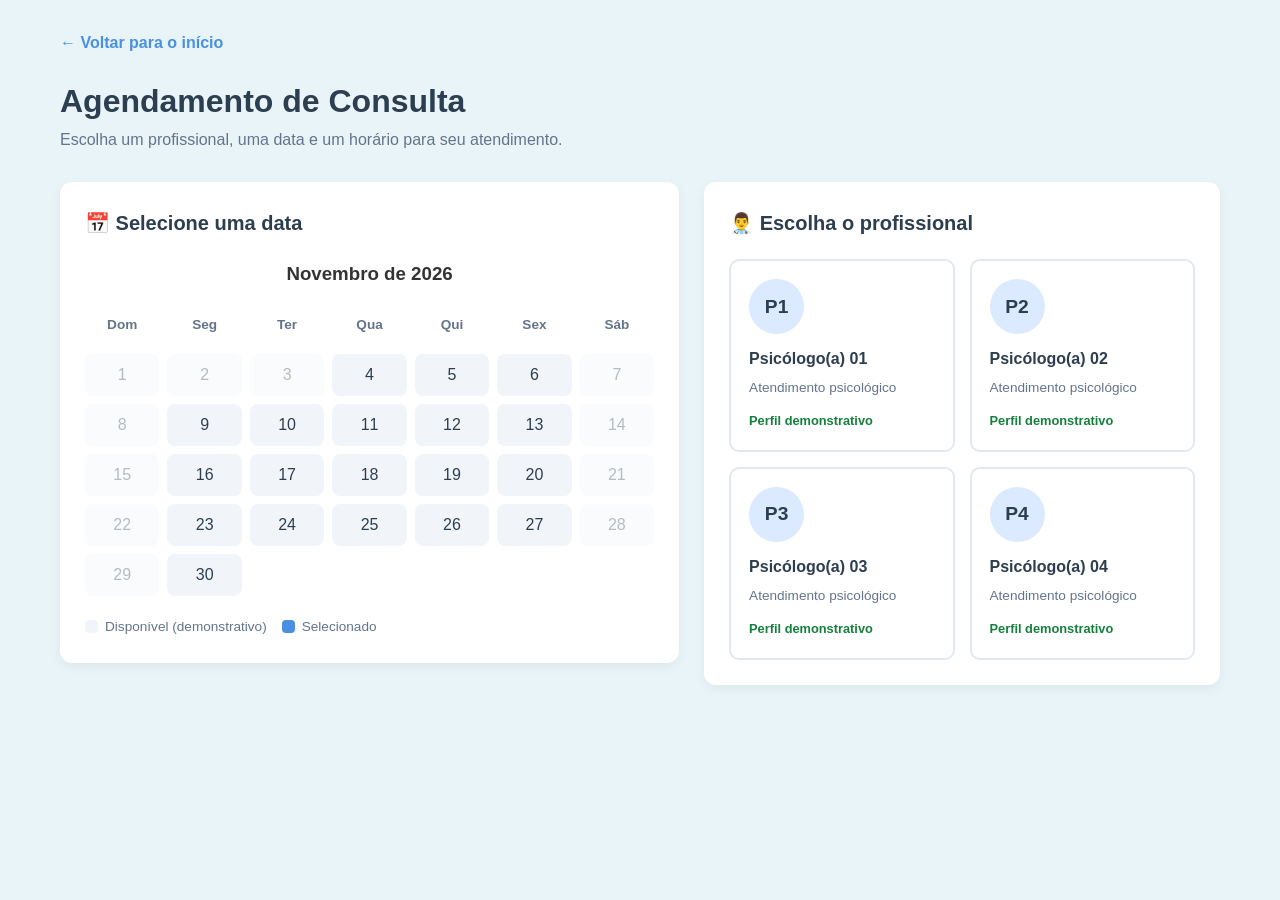
==== pages/agendamento.html @ 028ef4f6 "Create agendamento.html" ====
<!DOCTYPE html>
<html lang="pt-BR">

<head>
    <meta charset="UTF-8">
    <meta name="viewport" content="width=device-width, initial-scale=1.0">

    <title>Agendamento | PsiCloud</title>

    <!-- CSS Global -->
    <link rel="stylesheet" href="../css/style.css">

    <!-- CSS específico da página -->
    <style>

        /* CONFIGURAÇÕES GERAIS */

        body {
            background-color: var(--cor-fundo);
        }

        .agendamento-container {
            max-width: 1200px;
            margin: 0 auto;
            padding: 30px 20px;
        }

        .pagina-header {
            margin-bottom: 30px;
        }

        .pagina-header h1 {
            color: var(--cor-primaria);
            font-size: 2rem;
        }

        .pagina-header p {
            color: #64748B;
        }

        .voltar {
            display: inline-block;
            margin-bottom: 20px;
            color: var(--cor-secundaria);
            text-decoration: none;
            font-weight: 600;
        }

        /* ORGANIZAÇÃO PRINCIPAL COM GRID */

        .agendamento-grid {
            display: grid;
            grid-template-columns: 1.2fr 1fr;
            gap: 25px;
            align-items: start;
        }

        .painel {
            background-color: white;
            padding: 25px;
            border-radius: 12px;
            box-shadow: 0 4px 12px rgba(0,0,0,0.05);
        }

        .painel h2 {
            color: var(--cor-primaria);
            font-size: 1.25rem;
            margin-bottom: 20px;
        }

        /* CALENDÁRIO */

        .calendario {
            display: grid;
            grid-template-columns: repeat(7, minmax(0, 1fr));
            gap: 8px;
            text-align: center;
        }

        .dia-semana {
            font-weight: bold;
            color: #64748B;
            font-size: 0.85rem;
            padding: 10px 0;
        }

        .dia-vazio {
            min-height: 42px;
        }

        .dia input {
            position: absolute;
            opacity: 0;
            pointer-events: none;
        }

        .dia label {
            display: flex;
            align-items: center;
            justify-content: center;
            min-height: 42px;
            border-radius: 8px;
            background-color: #F1F5F9;
            color: var(--cor-primaria);
            cursor: pointer;
            transition: 0.2s;
        }

        .dia label:hover {
            background-color: #DBEAFE;
        }

        .dia input:checked + label {
            background-color: var(--cor-secundaria);
            color: white;
            font-weight: bold;
        }

        .dia input:focus-visible + label {
            outline: 3px solid var(--cor-primaria);
            outline-offset: 2px;
        }

        .dia input:disabled + label {
            opacity: 0.35;
            cursor: not-allowed;
        }

        .calendario-legenda {
            display: flex;
            flex-wrap: wrap;
            gap: 15px;
            margin-top: 20px;
            font-size: 0.85rem;
            color: #64748B;
        }

        .legenda-item {
            display: flex;
            align-items: center;
            gap: 7px;
        }

        .legenda-cor {
            width: 13px;
            height: 13px;
            border-radius: 4px;
            background: #F1F5F9;
        }

        .legenda-cor.selecionado {
            background: var(--cor-secundaria);
        }

        /* CARDS DOS PSICÓLOGOS */

        .psicologos-grid {
            display: grid;
            grid-template-columns: repeat(2, minmax(0, 1fr));
            gap: 15px;
        }

        .psicologo input {
            position: absolute;
            opacity: 0;
            pointer-events: none;
        }

        .psicologo label {
            display: block;
            padding: 18px;
            border: 2px solid #E2E8F0;
            border-radius: 10px;
            cursor: pointer;
            transition: 0.2s;
            height: 100%;
        }

        .psicologo label:hover {
            border-color: var(--cor-secundaria);
            transform: translateY(-2px);
        }

        .psicologo input:checked + label {
            border-color: var(--cor-secundaria);
            background-color: #EFF6FF;
        }

        .psicologo input:focus-visible + label {
            outline: 3px solid var(--cor-primaria);
            outline-offset: 2px;
        }

        .avatar {
            width: 55px;
            height: 55px;
            border-radius: 50%;
            background-color: #DBEAFE;
            color: var(--cor-primaria);
            display: flex;
            align-items: center;
            justify-content: center;
            font-size: 1.2rem;
            font-weight: bold;
            margin-bottom: 12px;
        }

        .psicologo h3 {
            color: var(--cor-primaria);
            font-size: 1rem;
        }

        .psicologo p {
            color: #64748B;
            font-size: 0.85rem;
            margin-top: 5px;
        }

        .disponibilidade {
            display: inline-block;
            margin-top: 12px;
            color: #15803D;
            font-size: 0.8rem;
            font-weight: bold;
        }

        /* HORÁRIOS */

        .horarios {
            margin-top: 25px;
        }

        .horarios h2 {
            margin-bottom: 15px;
        }

        .horarios-grid {
            display: grid;
            grid-template-columns: repeat(3, 1fr);
            gap: 10px;
        }

        .horario input {
            position: absolute;
            opacity: 0;
            pointer-events: none;
        }

        .horario label {
            display: block;
            padding: 12px 5px;
            text-align: center;
            background: #F1F5F9;
            border-radius: 8px;
            cursor: pointer;
            color: var(--cor-primaria);
            transition: 0.2s;
        }

        .horario label:hover {
            background: #DBEAFE;
        }

        .horario input:checked + label {
            background: var(--cor-secundaria);
            color: white;
        }

        .horario input:focus-visible + label {
            outline: 3px solid var(--cor-primaria);
        }

        /* BOTÃO */

        .btn-agendar {
            margin-top: 25px;
            width: 100%;
            padding: 15px;
            background-color: var(--cor-secundaria);
            color: white;
            border: none;
            border-radius: 8px;
            font-size: 1rem;
            font-weight: bold;
            cursor: pointer;
            transition: 0.2s;
        }

        .btn-agendar:hover {
            background-color: #357ABD;
        }

        /* MODAL CSS :TARGET */

        .modal {
            position: fixed;
            inset: 0;
            background: rgba(15, 23, 42, 0.65);
            display: flex;
            align-items: center;
            justify-content: center;
            padding: 20px;
            opacity: 0;
            visibility: hidden;
            transition: 0.3s;
            z-index: 1000;
        }

        .modal:target {
            opacity: 1;
            visibility: visible;
        }

        .modal-card {
            background: white;
            padding: 30px;
            border-radius: 12px;
            max-width: 420px;
            width: 100%;
            text-align: center;
        }

        .modal-card h2 {
            color: var(--cor-primaria);
            margin-bottom: 12px;
        }

        .modal-card p {
            color: #64748B;
            margin-bottom: 20px;
        }

        .modal-card a {
            display: inline-block;
            padding: 12px 25px;
            background: var(--cor-secundaria);
            color: white;
            text-decoration: none;
            border-radius: 8px;
        }

        /* RESPONSIVIDADE */

        @media (max-width: 800px) {

            .agendamento-grid {
                grid-template-columns: 1fr;
            }

        }

        @media (max-width: 480px) {

            .psicologos-grid {
                grid-template-columns: 1fr;
            }

            .calendario {
                gap: 4px;
            }

            .dia label {
                min-height: 38px;
                font-size: 0.85rem;
            }

            .painel {
                padding: 17px;
            }

            .horarios-grid {
                grid-template-columns: repeat(2, 1fr);
            }

            .pagina-header h1 {
                font-size: 1.6rem;
            }

        }

    </style>
</head>

<body>

    <main class="agendamento-container">

        <a href="../index.html" class="voltar">
            ← Voltar para o início
        </a>

        <header class="pagina-header">
            <h1>Agendamento de Consulta</h1>
            <p>
                Escolha um profissional, uma data e um horário
                para seu atendimento.
            </p>
        </header>

        <form action="#confirmacao" method="get">

            <div class="agendamento-grid">

                <!-- CALENDÁRIO -->

                <section class="painel">

                    <h2>📅 Selecione uma data</h2>

                    <h3 style="text-align:center; margin-bottom:15px;">
                        Novembro de 2026
                    </h3>

                    <div class="calendario">

                        <div class="dia-semana">Dom</div>
                        <div class="dia-semana">Seg</div>
                        <div class="dia-semana">Ter</div>
                        <div class="dia-semana">Qua</div>
                        <div class="dia-semana">Qui</div>
                        <div class="dia-semana">Sex</div>
                        <div class="dia-semana">Sáb</div>

                        <!-- Dias anteriores -->

                        <div class="dia">
                            <input type="radio" disabled id="d1" name="data">
                            <label for="d1">1</label>
                        </div>

                        <div class="dia">
                            <input type="radio" disabled id="d2" name="data">
                            <label for="d2">2</label>
                        </div>

                        <div class="dia">
                            <input type="radio" disabled id="d3" name="data">
                            <label for="d3">3</label>
                        </div>

                        <!-- Datas disponíveis -->

                        <div class="dia">
                            <input type="radio" id="d4" name="data" value="04/11/2026" required>
                            <label for="d4">4</label>
                        </div>

                        <div class="dia">
                            <input type="radio" id="d5" name="data" value="05/11/2026">
                            <label for="d5">5</label>
                        </div>

                        <div class="dia">
                            <input type="radio" id="d6" name="data" value="06/11/2026">
                            <label for="d6">6</label>
                        </div>

                        <div class="dia">
                            <input type="radio" disabled id="d7" name="data">
                            <label for="d7">7</label>
                        </div>

                        <div class="dia">
                            <input type="radio" disabled id="d8" name="data">
                            <label for="d8">8</label>
                        </div>

                        <div class="dia">
                            <input type="radio" id="d9" name="data" value="09/11/2026">
                            <label for="d9">9</label>
                        </div>

                        <div class="dia">
                            <input type="radio" id="d10" name="data" value="10/11/2026">
                            <label for="d10">10</label>
                        </div>

                        <div class="dia">
                            <input type="radio" id="d11" name="data" value="11/11/2026">
                            <label for="d11">11</label>
                        </div>

                        <div class="dia">
                            <input type="radio" id="d12" name="data" value="12/11/2026">
                            <label for="d12">12</label>
                        </div>

                        <div class="dia">
                            <input type="radio" id="d13" name="data" value="13/11/2026">
                            <label for="d13">13</label>
                        </div>

                        <div class="dia">
                            <input type="radio" disabled id="d14" name="data">
                            <label for="d14">14</label>
                        </div>

                        <div class="dia">
                            <input type="radio" disabled id="d15" name="data">
                            <label for="d15">15</label>
                        </div>

                        <div class="dia">
                            <input type="radio" id="d16" name="data" value="16/11/2026">
                            <label for="d16">16</label>
                        </div>

                        <div class="dia">
                            <input type="radio" id="d17" name="data" value="17/11/2026">
                            <label for="d17">17</label>
                        </div>

                        <div class="dia">
                            <input type="radio" id="d18" name="data" value="18/11/2026">
                            <label for="d18">18</label>
                        </div>

                        <div class="dia">
                            <input type="radio" id="d19" name="data" value="19/11/2026">
                            <label for="d19">19</label>
                        </div>

                        <div class="dia">
                            <input type="radio" id="d20" name="data" value="20/11/2026">
                            <label for="d20">20</label>
                        </div>

                        <div class="dia">
                            <input type="radio" disabled id="d21" name="data">
                            <label for="d21">21</label>
                        </div>

                        <div class="dia">
                            <input type="radio" disabled id="d22" name="data">
                            <label for="d22">22</label>
                        </div>

                        <div class="dia">
                            <input type="radio" id="d23" name="data" value="23/11/2026">
                            <label for="d23">23</label>
                        </div>

                        <div class="dia">
                            <input type="radio" id="d24" name="data" value="24/11/2026">
                            <label for="d24">24</label>
                        </div>

                        <div class="dia">
                            <input type="radio" id="d25" name="data" value="25/11/2026">
                            <label for="d25">25</label>
                        </div>

                        <div class="dia">
                            <input type="radio" id="d26" name="data" value="26/11/2026">
                            <label for="d26">26</label>
                        </div>

                        <div class="dia">
                            <input type="radio" id="d27" name="data" value="27/11/2026">
                            <label for="d27">27</label>
                        </div>

                        <div class="dia">
                            <input type="radio" disabled id="d28" name="data">
                            <label for="d28">28</label>
                        </div>

                        <div class="dia">
                            <input type="radio" disabled id="d29" name="data">
                            <label for="d29">29</label>
                        </div>

                        <div class="dia">
                            <input type="radio" id="d30" name="data" value="30/11/2026">
                            <label for="d30">30</label>
                        </div>

                    </div>

                    <div class="calendario-legenda">

                        <div class="legenda-item">
                            <span class="legenda-cor"></span>
                            Disponível (demonstrativo)
                        </div>

                        <div class="legenda-item">
                            <span class="legenda-cor selecionado"></span>
                            Selecionado
                        </div>

                    </div>

                </section>

                <!-- PSICÓLOGOS -->

                <section class="painel">

                    <h2>👨‍⚕️ Escolha o profissional</h2>

                    <div class="psicologos-grid">

                        <div class="psicologo">

                            <input type="radio"
                                   id="psi1"
                                   name="psicologo"
                                   value="Profissional 1"
                                   required>

                            <label for="psi1">

                                <div class="avatar">P1</div>

                                <h3>Psicólogo(a) 01</h3>

                                <p>Atendimento psicológico</p>

                                <span class="disponibilidade">
                                    Perfil demonstrativo
                                </span>

                            </label>

                        </div>

                        <div class="psicologo">

                            <input type="radio"
                                   id="psi2"
                                   name="psicologo"
                                   value="Profissional 2">

                            <label for="psi2">

                                <div class="avatar">P2</div>

                                <h3>Psicólogo(a) 02</h3>

                                <p>Atendimento psicológico</p>

                                <span class="disponibilidade">
                                    Perfil demonstrativo
                                </span>

                            </label>

                        </div>

                        <div class="psicologo">

                            <input type="radio"
                                   id="psi3"
                                   name="psicologo"
                                   value="Profissional 3">

                            <label for="psi3">

                                <div class="avatar">P3</div>

                                <h3>Psicólogo(a) 03</h3>

                                <p>Atendimento psicológico</p>

                                <span class="disponibilidade">
                                    Perfil demonstrativo
                                </span>

                            </label>

                        </div>

                        <div class="psicologo">

                            <input type="radio"
                                   id="psi4"
                                   name="psicologo"
                                   value="Profissional 4">

                            <label for="psi4">

                                <div class="avatar">P4</div>

                                <h3>Psicólogo(a) 04</h3>

                                <p>Atendimento psicológico</p>

                                <span class="disponibilidade">
                                    Perfil demonstrativo
                                </span>

                            </label>
---- css/style.css ----
:root {
    --cor-primaria: #2C3E50;
    --cor-secundaria: #4A90E2;
    --cor-fundo: #E8F4F8;
    --cor-texto: #333333;
    --cor-branco: #FFFFFF;
    --fonte-principal: 'Segoe UI', Roboto, Helvetica, Arial, sans-serif;
}

* {
    margin: 0;
    padding: 0;
    box-sizing: border-box;
}

body {
    font-family: var(--fonte-principal);
    background-color: var(--cor-fundo);
    color: var(--cor-texto);
    font-size: 1rem;
    line-height: 1.6;
}

/* ==========================================================================
   COMPONENTES REUTILIZÁVEIS (.input-field, select, .btn-primary)
   ========================================================================== */

/* 1. Campos de Entrada Textuais (.input-field) */
.input-field {
  width: 100%;
  padding: 0.75rem 1rem;
  font-family: inherit;
  font-size: 1rem;
  color: var(--cor-primaria);
  background-color: #FFFFFF;
  border: 1.5px solid #CBD5E1;
  border-radius: 8px;
  outline: none;
  transition: border-color 0.2s ease, box-shadow 0.2s ease;
}

.input-field::placeholder {
  color: #94A3B8;
}

/* Estado de Foco (Acessibilidade) */
.input-field:focus {
  border-color: var(--cor-secundaria);
  box-shadow: 0 0 0 3px rgba(74, 144, 226, 0.25);
}

/* 2. Caixas de Seleção (<select.input-field>) */
select.input-field {
  appearance: none;
  -webkit-appearance: none;
  -moz-appearance: none;
  cursor: pointer;
  /* Seta customizada em SVG usando a cor primária (#2C3E50) */
  background-image: url("data:image/svg+xml,%3Csvg xmlns='http://www.w3.org/2000/svg' fill='none' viewBox='0 0 24 24' stroke='%3C2C3E50'%3E%3Cpath stroke-linecap='round' stroke-linejoin='round' stroke-width='2' d='M19 9l-7 7-7-7'%3E%3C/path%3E%3C/svg%3E");
  background-repeat: no-repeat;
  background-position: right 1rem center;
  background-size: 1.1rem;
  padding-right: 2.5rem;
}

/* 3. Botão Principal (.btn-primary) */
.btn-primary {
  display: inline-flex;
  align-items: center;
  justify-content: center;
  width: 100%;
  padding: 0.75rem 1.5rem;
  font-family: inherit;
  font-size: 1rem;
  font-weight: 600;
  color: #FFFFFF;
  background-color: var(--cor-secundaria);
  border: none;
  border-radius: 8px;
  cursor: pointer;
  transition: background-color 0.2s ease, transform 0.1s ease, box-shadow 0.2s ease;
}

/* Estados Interativos do Botão */
.btn-primary:hover {
  background-color: #357ABD; /* Tom de destaque levemente mais escuro */
  box-shadow: 0 4px 12px rgba(74, 144, 226, 0.3);
}

.btn-primary:active {
  transform: scale(0.98);
}

/* Estados Desabilitados */
.btn-primary:disabled,
.input-field:disabled {
  opacity: 0.6;
  cursor: not-allowed;
}

/* --- Estilos da Landing Page (Semana 2) --- */

/* Cabeçalho com Flexbox */
.header {
    display: flex;
    justify-content: space-between;
    align-items: center;
    padding: 1.5rem 3rem;
    background-color: var(--cor-branco);
    box-shadow: 0 2px 4px rgba(0,0,0,0.05);
}

.logo {
    font-size: 1.25rem;
    font-weight: bold;
    color: var(--cor-primaria);
}

.nav-links a {
    margin-left: 2rem;
    font-weight: 600;
}

/* Hero Banner com Flexbox */
.hero {
    display: flex;
    flex-direction: column;
    align-items: center;
    text-align: center;
    padding: 5rem 2rem;
    background-color: var(--cor-primaria);
    color: var(--cor-branco);
}

.hero h1 {
    color: var(--cor-branco);
    font-size: 2.8rem;
    margin-bottom: 1rem;
}

.hero p {
    font-size: 1.15rem;
    max-width: 600px;
    margin-bottom: 2rem;
    line-height: 1.5;
}

/* Botão principal reutilizável */
.btn-primary {
    background-color: var(--cor-secundaria);
    color: var(--cor-branco);
    padding: 0.75rem 1.75rem;
    border-radius: 6px;
    font-weight: bold;
    box-shadow: 0 4px 6px rgba(0,0,0,0.1);
}

.btn-primary:hover {
    background-color: #357abd;
}

/* Seção de Diferenciais (Cards com Flexbox) */
.diferenciais {
    display: flex;
    justify-content: center;
    gap: 2rem;
    padding: 4rem 2rem;
    flex-wrap: wrap; /* Permite que quebrem a linha em telas menores */
}

.card-dif {
    background-color: var(--cor-branco);
    padding: 2rem;
    border-radius: 8px;
    width: 300px;
    box-shadow: 0 4px 6px rgba(0,0,0,0.05);
    border-top: 4px solid var(--cor-secundaria);
}

.card-dif h3 {
    margin-bottom: 0.75rem;
    font-size: 1.2rem;
}

.card-dif p {
    color: var(--cor-texto);
    font-size: 0.95rem;
}

/* ==========================================================================
   ESTILOS DAS TELAS DE ACESSO (LOGIN / CADASTRO)
   ========================================================================== */

.auth-body {
  background-color: var(--cor-fundo);
  min-height: 100vh;
  display: flex;
  align-items: center;
  justify-content: center;
  padding: 2rem 1rem;
}

.auth-container {
  width: 100%;
  max-width: 440px;
}

.auth-card {
  background-color: #FFFFFF;
  padding: 2.5rem 2rem;
  border-radius: 12px;
  box-shadow: 0 10px 25px rgba(0, 0, 0, 0.05);
}

.auth-header {
  text-align: center;
  margin-bottom: 2rem;
}

.logo-title {
  color: var(--cor-primaria);
  font-size: 2rem;
  margin-bottom: 0.25rem;
}

.auth-subtitle {
  color: #64748B;
  font-size: 0.95rem;
}

.auth-form {
  display: flex;
  flex-direction: column;
  gap: 1.25rem;
}

.form-group {
  display: flex;
  flex-direction: column;
  gap: 0.5rem;
  text-align: left;
}

.form-group label {
  font-size: 0.9rem;
  font-weight: 600;
  color: var(--cor-primaria);
}

.form-group-checkbox {
  margin: 0.5rem 0;
}

.checkbox-label {
  font-size: 0.85rem;
  color: #475569;
  display: flex;
  align-items: flex-start;
  gap: 0.5rem;
  cursor: pointer;
}

.auth-footer {
  margin-top: 2rem;
  text-align: center;
  font-size: 0.9rem;
  color: #64748B;
  display: flex;
  flex-direction: column;
  gap: 0.5rem;
}

.auth-footer a {
  color: var(--cor-secundaria);
  text-decoration: none;
  font-weight: 600;
}

.auth-footer a:hover {
  text-decoration: underline;
}

.link-back {
  color: #94A3B8 !important;
  font-weight: normal !important;
    }

/* ==========================================================================
   MODAL DE CONFIRMAÇÃO (ACIONADO VIA :target - SEM JAVASCRIPT)
   ========================================================================== */

/* 1. Camada de Fundo (Overlay) - Escondida por padrão */
.modal-overlay {
  position: fixed;
  top: 0;
  left: 0;
  width: 100vw;
  height: 100vh;
  background-color: rgba(15, 23, 42, 0.6);
  backdrop-filter: blur(4px);
  display: flex;
  align-items: center;
  justify-content: center;
  z-index: 1000;
  
  /* Esconde o modal suavemente */
  opacity: 0;
  visibility: hidden;
  transition: opacity 0.3s ease, visibility 0.3s ease;
}

/* 2. Ativação via Pseudo-classe :target */
.modal-overlay:target {
  opacity: 1;
  visibility: visible;
}

/* 3. Área de Fundo Clicável (Para fechar o modal ao clicar fora) */
.modal-backdrop {
  position: absolute;
  top: 0;
  left: 0;
  width: 100%;
  height: 100%;
  cursor: default;
}

/* 4. Caixa do Modal (Card de Diálogo) */
.modal-card {
  position: relative;
  background-color: #FFFFFF;
  width: 90%;
  max-width: 480px;
  padding: 2rem;
  border-radius: 12px;
  box-shadow: 0 20px 25px -5px rgba(0, 0, 0, 0.1), 0 10px 10px -5px rgba(0, 0, 0, 0.04);
  z-index: 1001;
  transform: translateY(-20px);
  transition: transform 0.3s ease;
}

/* Efeito de elevação quando o modal abre */
.modal-overlay:target .modal-card {
  transform: translateY(0);
}

/* 5. Cabeçalho do Modal */
.modal-header {
  display: flex;
  align-items: center;
  justify-content: space-between;
  margin-bottom: 1.25rem;
  border-bottom: 1px solid #E2E8F0;
  padding-bottom: 0.75rem;
}

.modal-title {
  font-size: 1.25rem;
  font-weight: 700;
  color: var(--cor-primaria);
  margin: 0;
}

.modal-close-btn {
  font-size: 1.5rem;
  line-height: 1;
  color: #94A3B8;
  text-decoration: none;
  transition: color 0.2s ease;
}

.modal-close-btn:hover {
  color: var(--cor-primaria);
}

/* 6. Conteúdo e Resumo do Agendamento */
.modal-body {
  color: #475569;
  font-size: 0.95rem;
  margin-bottom: 1.5rem;
  line-height: 1.5;
}

.modal-summary {
  list-style: none;
  padding: 1rem;
  background-color: var(--cor-fundo);
  border-radius: 8px;
  margin-top: 1rem;
  display: flex;
  flex-direction: column;
  gap: 0.5rem;
}

.modal-summary li {
  color: var(--cor-primaria);
  font-size: 0.9rem;
}

/* 7. Rodapé e Botões de Ação */
.modal-footer {
  display: flex;
  justify-content: flex-end;
  gap: 0.75rem;
}

.btn-secondary {
  display: inline-flex;
  align-items: center;
  justify-content: center;
  padding: 0.75rem 1.25rem;
  font-family: inherit;
  font-size: 0.95rem;
  font-weight: 600;
  color: #64748B;
  background-color: #F1F5F9;
  border: 1px solid #CBD5E1;
  border-radius: 8px;
  text-decoration: none;
  cursor: pointer;
  transition: background-color 0.2s ease, color 0.2s ease;
}

.btn-secondary:hover {
  background-color: #E2E8F0;
  color: var(--cor-primaria);
}

.modal-footer .btn-primary {
  width: auto;
  text-decoration: none;
}
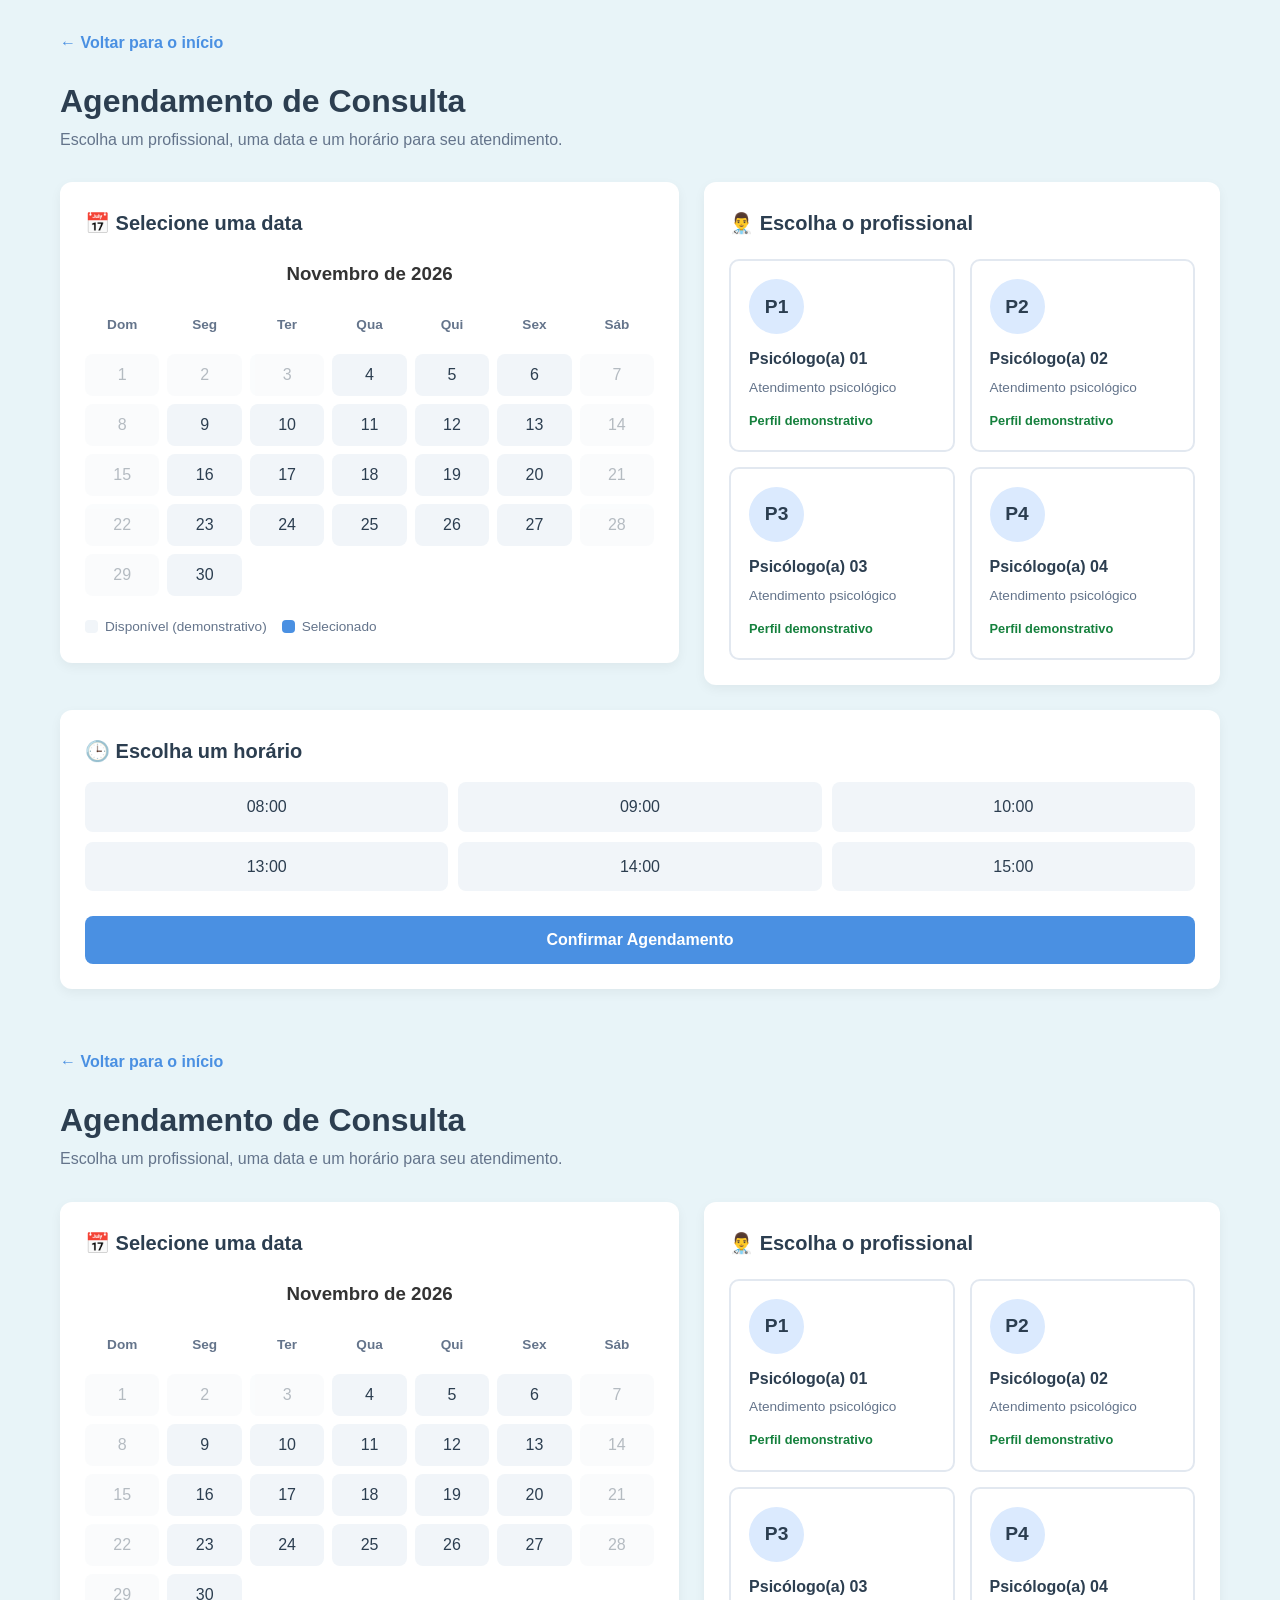
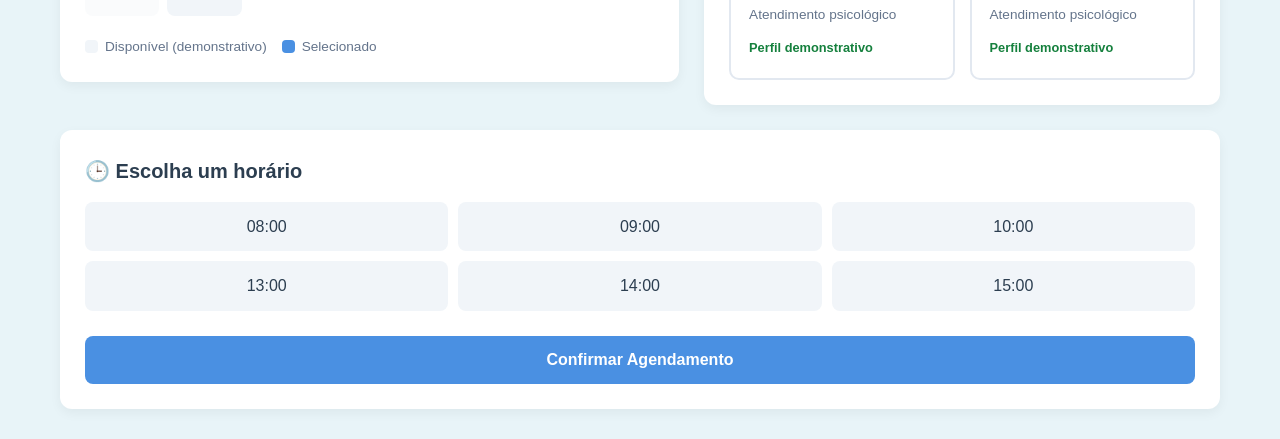
==== commit 7eadc59c: "Add time selection section for appointment scheduling ajudando guilherme" ====
--- a/pages/agendamento.html
+++ b/pages/agendamento.html
@@ -693,4 +693,859 @@
 
                             </label>
 
-          
+                        </div>
+
+                    </div>
+
+                </section>
+
+            </div>
+
+            <!-- HORÁRIOS -->
+
+            <section class="painel horarios">
+
+                <h2>🕒 Escolha um horário</h2>
+
+                <div class="horarios-grid">
+
+                    <div class="horario">
+                        <input type="radio" id="h1" name="horario" value="08:00" required>
+                        <label for="h1">08:00</label>
+                    </div>
+
+                    <div class="horario">
+                        <input type="radio" id="h2" name="horario" value="09:00">
+                        <label for="h2">09:00</label>
+                    </div>
+
+                    <div class="horario">
+                        <input type="radio" id="h3" name="horario" value="10:00">
+                        <label for="h3">10:00</label>
+                    </div>
+
+                    <div class="horario">
+                        <input type="radio" id="h4" name="horario" value="13:00">
+                        <label for="h4">13:00</label>
+                    </div>
+
+                    <div class="horario">
+                        <input type="radio" id="h5" name="horario" value="14:00">
+                        <label for="h5">14:00</label>
+                    </div>
+
+                    <div class="horario">
+                        <input type="radio" id="h6" name="horario" value="15:00">
+                        <label for="h6">15:00</label>
+                    </div>
+
+                </div>
+
+                <button type="submit" class="btn-agendar">
+                    Confirmar Agendamento
+                </button>
+
+            </section>
+
+        </form>
+
+    </main>
+
+    <!-- MODAL DE CONFIRMAÇÃO -->
+
+    <div class="modal" id="confirmacao">
+
+        <div class="modal-card">
+
+            <h2>Agendamento demonstrativo!</h2>
+
+            <p>
+                Suas escolhas foram enviadas para a demonstração
+                visual do PsiCloud. Nenhuma consulta real foi marcada.
+            </p>
+
+            <a href="agendamento.html">
+                Voltar ao calendário
+            </a>
+
+        </div>
+
+    </div>
+
+</body>
+    </html>
+<!DOCTYPE html>
+<html lang="pt-BR">
+
+<head>
+    <meta charset="UTF-8">
+    <meta name="viewport" content="width=device-width, initial-scale=1.0">
+
+    <title>Agendamento | PsiCloud</title>
+
+    <!-- CSS Global -->
+    <link rel="stylesheet" href="../css/style.css">
+
+    <!-- CSS específico da página -->
+    <style>
+
+        /* CONFIGURAÇÕES GERAIS */
+
+        body {
+            background-color: var(--cor-fundo);
+        }
+
+        .agendamento-container {
+            max-width: 1200px;
+            margin: 0 auto;
+            padding: 30px 20px;
+        }
+
+        .pagina-header {
+            margin-bottom: 30px;
+        }
+
+        .pagina-header h1 {
+            color: var(--cor-primaria);
+            font-size: 2rem;
+        }
+
+        .pagina-header p {
+            color: #64748B;
+        }
+
+        .voltar {
+            display: inline-block;
+            margin-bottom: 20px;
+            color: var(--cor-secundaria);
+            text-decoration: none;
+            font-weight: 600;
+        }
+
+        /* ORGANIZAÇÃO PRINCIPAL COM GRID */
+
+        .agendamento-grid {
+            display: grid;
+            grid-template-columns: 1.2fr 1fr;
+            gap: 25px;
+            align-items: start;
+        }
+
+        .painel {
+            background-color: white;
+            padding: 25px;
+            border-radius: 12px;
+            box-shadow: 0 4px 12px rgba(0,0,0,0.05);
+        }
+
+        .painel h2 {
+            color: var(--cor-primaria);
+            font-size: 1.25rem;
+            margin-bottom: 20px;
+        }
+
+        /* CALENDÁRIO */
+
+        .calendario {
+            display: grid;
+            grid-template-columns: repeat(7, minmax(0, 1fr));
+            gap: 8px;
+            text-align: center;
+        }
+
+        .dia-semana {
+            font-weight: bold;
+            color: #64748B;
+            font-size: 0.85rem;
+            padding: 10px 0;
+        }
+
+        .dia-vazio {
+            min-height: 42px;
+        }
+
+        .dia input {
+            position: absolute;
+            opacity: 0;
+            pointer-events: none;
+        }
+
+        .dia label {
+            display: flex;
+            align-items: center;
+            justify-content: center;
+            min-height: 42px;
+            border-radius: 8px;
+            background-color: #F1F5F9;
+            color: var(--cor-primaria);
+            cursor: pointer;
+            transition: 0.2s;
+        }
+
+        .dia label:hover {
+            background-color: #DBEAFE;
+        }
+
+        .dia input:checked + label {
+            background-color: var(--cor-secundaria);
+            color: white;
+            font-weight: bold;
+        }
+
+        .dia input:focus-visible + label {
+            outline: 3px solid var(--cor-primaria);
+            outline-offset: 2px;
+        }
+
+        .dia input:disabled + label {
+            opacity: 0.35;
+            cursor: not-allowed;
+        }
+
+        .calendario-legenda {
+            display: flex;
+            flex-wrap: wrap;
+            gap: 15px;
+            margin-top: 20px;
+            font-size: 0.85rem;
+            color: #64748B;
+        }
+
+        .legenda-item {
+            display: flex;
+            align-items: center;
+            gap: 7px;
+        }
+
+        .legenda-cor {
+            width: 13px;
+            height: 13px;
+            border-radius: 4px;
+            background: #F1F5F9;
+        }
+
+        .legenda-cor.selecionado {
+            background: var(--cor-secundaria);
+        }
+
+        /* CARDS DOS PSICÓLOGOS */
+
+        .psicologos-grid {
+            display: grid;
+            grid-template-columns: repeat(2, minmax(0, 1fr));
+            gap: 15px;
+        }
+
+        .psicologo input {
+            position: absolute;
+            opacity: 0;
+            pointer-events: none;
+        }
+
+        .psicologo label {
+            display: block;
+            padding: 18px;
+            border: 2px solid #E2E8F0;
+            border-radius: 10px;
+            cursor: pointer;
+            transition: 0.2s;
+            height: 100%;
+        }
+
+        .psicologo label:hover {
+            border-color: var(--cor-secundaria);
+            transform: translateY(-2px);
+        }
+
+        .psicologo input:checked + label {
+            border-color: var(--cor-secundaria);
+            background-color: #EFF6FF;
+        }
+
+        .psicologo input:focus-visible + label {
+            outline: 3px solid var(--cor-primaria);
+            outline-offset: 2px;
+        }
+
+        .avatar {
+            width: 55px;
+            height: 55px;
+            border-radius: 50%;
+            background-color: #DBEAFE;
+            color: var(--cor-primaria);
+            display: flex;
+            align-items: center;
+            justify-content: center;
+            font-size: 1.2rem;
+            font-weight: bold;
+            margin-bottom: 12px;
+        }
+
+        .psicologo h3 {
+            color: var(--cor-primaria);
+            font-size: 1rem;
+        }
+
+        .psicologo p {
+            color: #64748B;
+            font-size: 0.85rem;
+            margin-top: 5px;
+        }
+
+        .disponibilidade {
+            display: inline-block;
+            margin-top: 12px;
+            color: #15803D;
+            font-size: 0.8rem;
+            font-weight: bold;
+        }
+
+        /* HORÁRIOS */
+
+        .horarios {
+            margin-top: 25px;
+        }
+
+        .horarios h2 {
+            margin-bottom: 15px;
+        }
+
+        .horarios-grid {
+            display: grid;
+            grid-template-columns: repeat(3, 1fr);
+            gap: 10px;
+        }
+
+        .horario input {
+            position: absolute;
+            opacity: 0;
+            pointer-events: none;
+        }
+
+        .horario label {
+            display: block;
+            padding: 12px 5px;
+            text-align: center;
+            background: #F1F5F9;
+            border-radius: 8px;
+            cursor: pointer;
+            color: var(--cor-primaria);
+            transition: 0.2s;
+        }
+
+        .horario label:hover {
+            background: #DBEAFE;
+        }
+
+        .horario input:checked + label {
+            background: var(--cor-secundaria);
+            color: white;
+        }
+
+        .horario input:focus-visible + label {
+            outline: 3px solid var(--cor-primaria);
+        }
+
+        /* BOTÃO */
+
+        .btn-agendar {
+            margin-top: 25px;
+            width: 100%;
+            padding: 15px;
+            background-color: var(--cor-secundaria);
+            color: white;
+            border: none;
+            border-radius: 8px;
+            font-size: 1rem;
+            font-weight: bold;
+            cursor: pointer;
+            transition: 0.2s;
+        }
+
+        .btn-agendar:hover {
+            background-color: #357ABD;
+        }
+
+        /* MODAL CSS :TARGET */
+
+        .modal {
+            position: fixed;
+            inset: 0;
+            background: rgba(15, 23, 42, 0.65);
+            display: flex;
+            align-items: center;
+            justify-content: center;
+            padding: 20px;
+            opacity: 0;
+            visibility: hidden;
+            transition: 0.3s;
+            z-index: 1000;
+        }
+
+        .modal:target {
+            opacity: 1;
+            visibility: visible;
+        }
+
+        .modal-card {
+            background: white;
+            padding: 30px;
+            border-radius: 12px;
+            max-width: 420px;
+            width: 100%;
+            text-align: center;
+        }
+
+        .modal-card h2 {
+            color: var(--cor-primaria);
+            margin-bottom: 12px;
+        }
+
+        .modal-card p {
+            color: #64748B;
+            margin-bottom: 20px;
+        }
+
+        .modal-card a {
+            display: inline-block;
+            padding: 12px 25px;
+            background: var(--cor-secundaria);
+            color: white;
+            text-decoration: none;
+            border-radius: 8px;
+        }
+
+        /* RESPONSIVIDADE */
+
+        @media (max-width: 800px) {
+
+            .agendamento-grid {
+                grid-template-columns: 1fr;
+            }
+
+        }
+
+        @media (max-width: 480px) {
+
+            .psicologos-grid {
+                grid-template-columns: 1fr;
+            }
+
+            .calendario {
+                gap: 4px;
+            }
+
+            .dia label {
+                min-height: 38px;
+                font-size: 0.85rem;
+            }
+
+            .painel {
+                padding: 17px;
+            }
+
+            .horarios-grid {
+                grid-template-columns: repeat(2, 1fr);
+            }
+
+            .pagina-header h1 {
+                font-size: 1.6rem;
+            }
+
+        }
+
+    </style>
+</head>
+
+<body>
+
+    <main class="agendamento-container">
+
+        <a href="../index.html" class="voltar">
+            ← Voltar para o início
+        </a>
+
+        <header class="pagina-header">
+            <h1>Agendamento de Consulta</h1>
+            <p>
+                Escolha um profissional, uma data e um horário
+                para seu atendimento.
+            </p>
+        </header>
+
+        <form action="#confirmacao" method="get">
+
+            <div class="agendamento-grid">
+
+                <!-- CALENDÁRIO -->
+
+                <section class="painel">
+
+                    <h2>📅 Selecione uma data</h2>
+
+                    <h3 style="text-align:center; margin-bottom:15px;">
+                        Novembro de 2026
+                    </h3>
+
+                    <div class="calendario">
+
+                        <div class="dia-semana">Dom</div>
+                        <div class="dia-semana">Seg</div>
+                        <div class="dia-semana">Ter</div>
+                        <div class="dia-semana">Qua</div>
+                        <div class="dia-semana">Qui</div>
+                        <div class="dia-semana">Sex</div>
+                        <div class="dia-semana">Sáb</div>
+
+                        <!-- Dias anteriores -->
+
+                        <div class="dia">
+                            <input type="radio" disabled id="d1" name="data">
+                            <label for="d1">1</label>
+                        </div>
+
+                        <div class="dia">
+                            <input type="radio" disabled id="d2" name="data">
+                            <label for="d2">2</label>
+                        </div>
+
+                        <div class="dia">
+                            <input type="radio" disabled id="d3" name="data">
+                            <label for="d3">3</label>
+                        </div>
+
+                        <!-- Datas disponíveis -->
+
+                        <div class="dia">
+                            <input type="radio" id="d4" name="data" value="04/11/2026" required>
+                            <label for="d4">4</label>
+                        </div>
+
+                        <div class="dia">
+                            <input type="radio" id="d5" name="data" value="05/11/2026">
+                            <label for="d5">5</label>
+                        </div>
+
+                        <div class="dia">
+                            <input type="radio" id="d6" name="data" value="06/11/2026">
+                            <label for="d6">6</label>
+                        </div>
+
+                        <div class="dia">
+                            <input type="radio" disabled id="d7" name="data">
+                            <label for="d7">7</label>
+                        </div>
+
+                        <div class="dia">
+                            <input type="radio" disabled id="d8" name="data">
+                            <label for="d8">8</label>
+                        </div>
+
+                        <div class="dia">
+                            <input type="radio" id="d9" name="data" value="09/11/2026">
+                            <label for="d9">9</label>
+                        </div>
+
+                        <div class="dia">
+                            <input type="radio" id="d10" name="data" value="10/11/2026">
+                            <label for="d10">10</label>
+                        </div>
+
+                        <div class="dia">
+                            <input type="radio" id="d11" name="data" value="11/11/2026">
+                            <label for="d11">11</label>
+                        </div>
+
+                        <div class="dia">
+                            <input type="radio" id="d12" name="data" value="12/11/2026">
+                            <label for="d12">12</label>
+                        </div>
+
+                        <div class="dia">
+                            <input type="radio" id="d13" name="data" value="13/11/2026">
+                            <label for="d13">13</label>
+                        </div>
+
+                        <div class="dia">
+                            <input type="radio" disabled id="d14" name="data">
+                            <label for="d14">14</label>
+                        </div>
+
+                        <div class="dia">
+                            <input type="radio" disabled id="d15" name="data">
+                            <label for="d15">15</label>
+                        </div>
+
+                        <div class="dia">
+                            <input type="radio" id="d16" name="data" value="16/11/2026">
+                            <label for="d16">16</label>
+                        </div>
+
+                        <div class="dia">
+                            <input type="radio" id="d17" name="data" value="17/11/2026">
+                            <label for="d17">17</label>
+                        </div>
+
+                        <div class="dia">
+                            <input type="radio" id="d18" name="data" value="18/11/2026">
+                            <label for="d18">18</label>
+                        </div>
+
+                        <div class="dia">
+                            <input type="radio" id="d19" name="data" value="19/11/2026">
+                            <label for="d19">19</label>
+                        </div>
+
+                        <div class="dia">
+                            <input type="radio" id="d20" name="data" value="20/11/2026">
+                            <label for="d20">20</label>
+                        </div>
+
+                        <div class="dia">
+                            <input type="radio" disabled id="d21" name="data">
+                            <label for="d21">21</label>
+                        </div>
+
+                        <div class="dia">
+                            <input type="radio" disabled id="d22" name="data">
+                            <label for="d22">22</label>
+                        </div>
+
+                        <div class="dia">
+                            <input type="radio" id="d23" name="data" value="23/11/2026">
+                            <label for="d23">23</label>
+                        </div>
+
+                        <div class="dia">
+                            <input type="radio" id="d24" name="data" value="24/11/2026">
+                            <label for="d24">24</label>
+                        </div>
+
+                        <div class="dia">
+                            <input type="radio" id="d25" name="data" value="25/11/2026">
+                            <label for="d25">25</label>
+                        </div>
+
+                        <div class="dia">
+                            <input type="radio" id="d26" name="data" value="26/11/2026">
+                            <label for="d26">26</label>
+                        </div>
+
+                        <div class="dia">
+                            <input type="radio" id="d27" name="data" value="27/11/2026">
+                            <label for="d27">27</label>
+                        </div>
+
+                        <div class="dia">
+                            <input type="radio" disabled id="d28" name="data">
+                            <label for="d28">28</label>
+                        </div>
+
+                        <div class="dia">
+                            <input type="radio" disabled id="d29" name="data">
+                            <label for="d29">29</label>
+                        </div>
+
+                        <div class="dia">
+                            <input type="radio" id="d30" name="data" value="30/11/2026">
+                            <label for="d30">30</label>
+                        </div>
+
+                    </div>
+
+                    <div class="calendario-legenda">
+
+                        <div class="legenda-item">
+                            <span class="legenda-cor"></span>
+                            Disponível (demonstrativo)
+                        </div>
+
+                        <div class="legenda-item">
+                            <span class="legenda-cor selecionado"></span>
+                            Selecionado
+                        </div>
+
+                    </div>
+
+                </section>
+
+                <!-- PSICÓLOGOS -->
+
+                <section class="painel">
+
+                    <h2>👨‍⚕️ Escolha o profissional</h2>
+
+                    <div class="psicologos-grid">
+
+                        <div class="psicologo">
+
+                            <input type="radio"
+                                   id="psi1"
+                                   name="psicologo"
+                                   value="Profissional 1"
+                                   required>
+
+                            <label for="psi1">
+
+                                <div class="avatar">P1</div>
+
+                                <h3>Psicólogo(a) 01</h3>
+
+                                <p>Atendimento psicológico</p>
+
+                                <span class="disponibilidade">
+                                    Perfil demonstrativo
+                                </span>
+
+                            </label>
+
+                        </div>
+
+                        <div class="psicologo">
+
+                            <input type="radio"
+                                   id="psi2"
+                                   name="psicologo"
+                                   value="Profissional 2">
+
+                            <label for="psi2">
+
+                                <div class="avatar">P2</div>
+
+                                <h3>Psicólogo(a) 02</h3>
+
+                                <p>Atendimento psicológico</p>
+
+                                <span class="disponibilidade">
+                                    Perfil demonstrativo
+                                </span>
+
+                            </label>
+
+                        </div>
+
+                        <div class="psicologo">
+
+                            <input type="radio"
+                                   id="psi3"
+                                   name="psicologo"
+                                   value="Profissional 3">
+
+                            <label for="psi3">
+
+                                <div class="avatar">P3</div>
+
+                                <h3>Psicólogo(a) 03</h3>
+
+                                <p>Atendimento psicológico</p>
+
+                                <span class="disponibilidade">
+                                    Perfil demonstrativo
+                                </span>
+
+                            </label>
+
+                        </div>
+
+                        <div class="psicologo">
+
+                            <input type="radio"
+                                   id="psi4"
+                                   name="psicologo"
+                                   value="Profissional 4">
+
+                            <label for="psi4">
+
+                                <div class="avatar">P4</div>
+
+                                <h3>Psicólogo(a) 04</h3>
+
+                                <p>Atendimento psicológico</p>
+
+                                <span class="disponibilidade">
+                                    Perfil demonstrativo
+                                </span>
+
+                            </label>
+
+                        </div>
+
+                    </div>
+
+                </section>
+
+            </div>
+
+            <!-- HORÁRIOS -->
+
+            <section class="painel horarios">
+
+                <h2>🕒 Escolha um horário</h2>
+
+                <div class="horarios-grid">
+
+                    <div class="horario">
+                        <input type="radio" id="h1" name="horario" value="08:00" required>
+                        <label for="h1">08:00</label>
+                    </div>
+
+                    <div class="horario">
+                        <input type="radio" id="h2" name="horario" value="09:00">
+                        <label for="h2">09:00</label>
+                    </div>
+
+                    <div class="horario">
+                        <input type="radio" id="h3" name="horario" value="10:00">
+                        <label for="h3">10:00</label>
+                    </div>
+
+                    <div class="horario">
+                        <input type="radio" id="h4" name="horario" value="13:00">
+                        <label for="h4">13:00</label>
+                    </div>
+
+                    <div class="horario">
+                        <input type="radio" id="h5" name="horario" value="14:00">
+                        <label for="h5">14:00</label>
+                    </div>
+
+                    <div class="horario">
+                        <input type="radio" id="h6" name="horario" value="15:00">
+                        <label for="h6">15:00</label>
+                    </div>
+
+                </div>
+
+                <button type="submit" class="btn-agendar">
+                    Confirmar Agendamento
+                </button>
+
+            </section>
+
+        </form>
+
+    </main>
+
+    <!-- MODAL DE CONFIRMAÇÃO -->
+
+    <div class="modal" id="confirmacao">
+
+        <div class="modal-card">
+
+            <h2>Agendamento demonstrativo!</h2>
+
+            <p>
+                Suas escolhas foram enviadas para a demonstração
+                visual do PsiCloud. Nenhuma consulta real foi marcada.
+            </p>
+
+            <a href="agendamento.html">
+                Voltar ao calendário
+            </a>
+
+        </div>
+
+    </div>
+
+</body>
+                            </html>
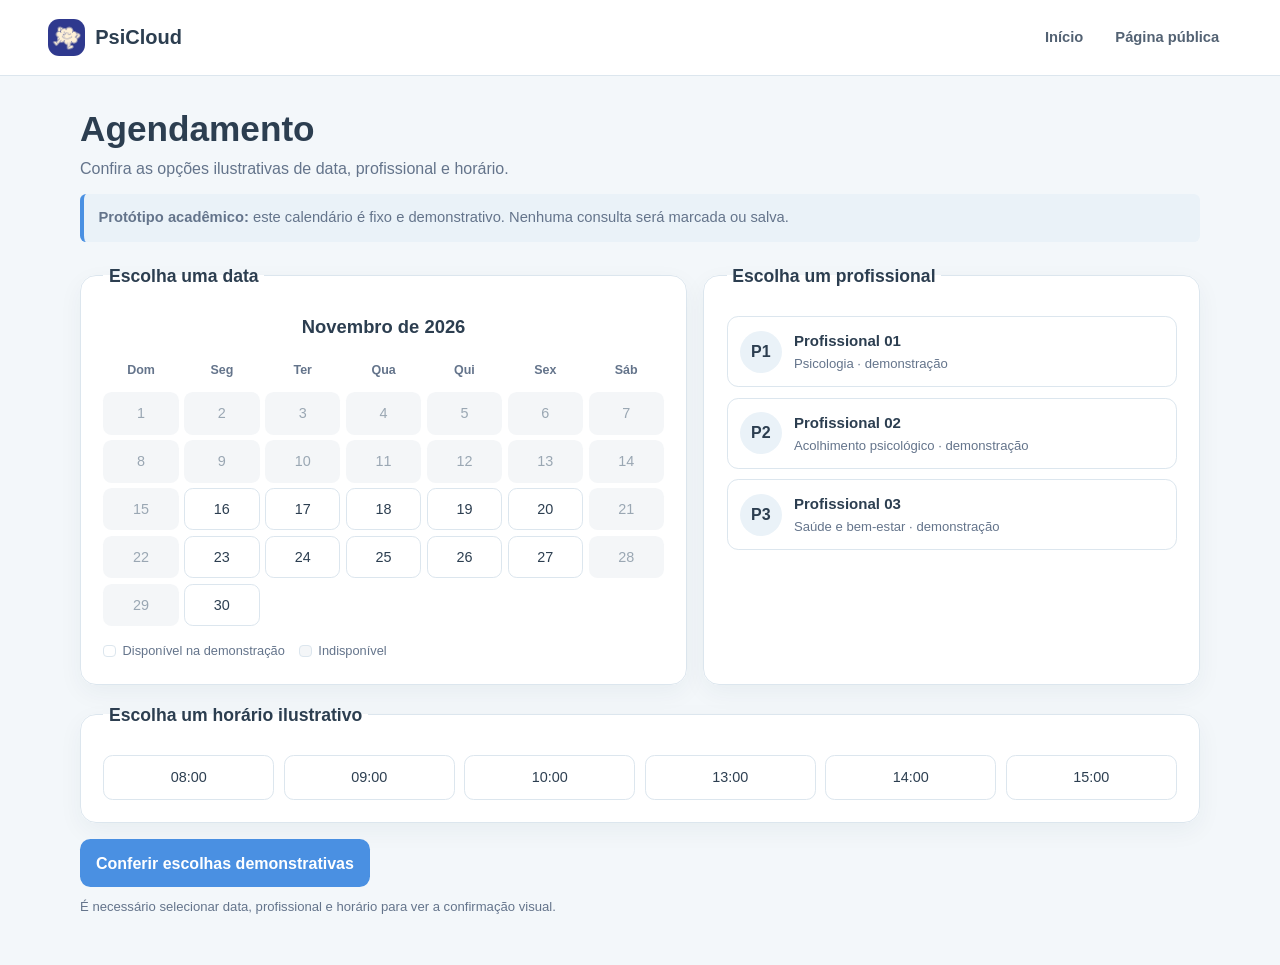
==== commit 045d684a: "concerto da duplicação do agendamento, alinhamento entre o design da dashboard do psicólogo com as d" ====
--- a/pages/agendamento.html
+++ b/pages/agendamento.html
@@ -1,1551 +1,464 @@
-
 <!DOCTYPE html>
 <html lang="pt-BR">
-
 <head>
-    <meta charset="UTF-8">
-    <meta name="viewport" content="width=device-width, initial-scale=1.0">
-
-    <title>Agendamento | PsiCloud</title>
-
-    <!-- CSS Global -->
-    <link rel="stylesheet" href="../css/style.css">
-
-    <!-- CSS específico da página -->
-    <style>
-
-        /* CONFIGURAÇÕES GERAIS */
-
-        body {
-            background-color: var(--cor-fundo);
-        }
-
-        .agendamento-container {
-            max-width: 1200px;
-            margin: 0 auto;
-            padding: 30px 20px;
-        }
-
-        .pagina-header {
-            margin-bottom: 30px;
-        }
-
-        .pagina-header h1 {
-            color: var(--cor-primaria);
-            font-size: 2rem;
-        }
-
-        .pagina-header p {
-            color: #64748B;
-        }
-
-        .voltar {
-            display: inline-block;
-            margin-bottom: 20px;
-            color: var(--cor-secundaria);
-            text-decoration: none;
-            font-weight: 600;
-        }
-
-        /* ORGANIZAÇÃO PRINCIPAL COM GRID */
-
-        .agendamento-grid {
-            display: grid;
-            grid-template-columns: 1.2fr 1fr;
-            gap: 25px;
-            align-items: start;
-        }
-
-        .painel {
-            background-color: white;
-            padding: 25px;
-            border-radius: 12px;
-            box-shadow: 0 4px 12px rgba(0,0,0,0.05);
-        }
-
-        .painel h2 {
-            color: var(--cor-primaria);
-            font-size: 1.25rem;
-            margin-bottom: 20px;
-        }
-
-        /* CALENDÁRIO */
-
-        .calendario {
-            display: grid;
-            grid-template-columns: repeat(7, minmax(0, 1fr));
-            gap: 8px;
-            text-align: center;
-        }
-
-        .dia-semana {
-            font-weight: bold;
-            color: #64748B;
-            font-size: 0.85rem;
-            padding: 10px 0;
-        }
-
-        .dia-vazio {
-            min-height: 42px;
-        }
-
-        .dia input {
-            position: absolute;
-            opacity: 0;
-            pointer-events: none;
-        }
-
-        .dia label {
-            display: flex;
-            align-items: center;
-            justify-content: center;
-            min-height: 42px;
-            border-radius: 8px;
-            background-color: #F1F5F9;
-            color: var(--cor-primaria);
-            cursor: pointer;
-            transition: 0.2s;
-        }
-
-        .dia label:hover {
-            background-color: #DBEAFE;
-        }
-
-        .dia input:checked + label {
-            background-color: var(--cor-secundaria);
-            color: white;
-            font-weight: bold;
-        }
-
-        .dia input:focus-visible + label {
-            outline: 3px solid var(--cor-primaria);
-            outline-offset: 2px;
-        }
-
-        .dia input:disabled + label {
-            opacity: 0.35;
-            cursor: not-allowed;
-        }
-
-        .calendario-legenda {
-            display: flex;
-            flex-wrap: wrap;
-            gap: 15px;
-            margin-top: 20px;
-            font-size: 0.85rem;
-            color: #64748B;
-        }
-
-        .legenda-item {
-            display: flex;
-            align-items: center;
-            gap: 7px;
-        }
-
-        .legenda-cor {
-            width: 13px;
-            height: 13px;
-            border-radius: 4px;
-            background: #F1F5F9;
-        }
-
-        .legenda-cor.selecionado {
-            background: var(--cor-secundaria);
-        }
-
-        /* CARDS DOS PSICÓLOGOS */
-
-        .psicologos-grid {
-            display: grid;
-            grid-template-columns: repeat(2, minmax(0, 1fr));
-            gap: 15px;
-        }
-
-        .psicologo input {
-            position: absolute;
-            opacity: 0;
-            pointer-events: none;
-        }
-
-        .psicologo label {
-            display: block;
-            padding: 18px;
-            border: 2px solid #E2E8F0;
-            border-radius: 10px;
-            cursor: pointer;
-            transition: 0.2s;
-            height: 100%;
-        }
-
-        .psicologo label:hover {
-            border-color: var(--cor-secundaria);
-            transform: translateY(-2px);
-        }
-
-        .psicologo input:checked + label {
-            border-color: var(--cor-secundaria);
-            background-color: #EFF6FF;
-        }
-
-        .psicologo input:focus-visible + label {
-            outline: 3px solid var(--cor-primaria);
-            outline-offset: 2px;
-        }
-
-        .avatar {
-            width: 55px;
-            height: 55px;
-            border-radius: 50%;
-            background-color: #DBEAFE;
-            color: var(--cor-primaria);
-            display: flex;
-            align-items: center;
-            justify-content: center;
-            font-size: 1.2rem;
-            font-weight: bold;
-            margin-bottom: 12px;
-        }
-
-        .psicologo h3 {
-            color: var(--cor-primaria);
-            font-size: 1rem;
-        }
-
-        .psicologo p {
-            color: #64748B;
-            font-size: 0.85rem;
-            margin-top: 5px;
-        }
-
-        .disponibilidade {
-            display: inline-block;
-            margin-top: 12px;
-            color: #15803D;
-            font-size: 0.8rem;
-            font-weight: bold;
-        }
-
-        /* HORÁRIOS */
-
-        .horarios {
-            margin-top: 25px;
-        }
-
-        .horarios h2 {
-            margin-bottom: 15px;
-        }
-
-        .horarios-grid {
-            display: grid;
-            grid-template-columns: repeat(3, 1fr);
-            gap: 10px;
-        }
-
-        .horario input {
-            position: absolute;
-            opacity: 0;
-            pointer-events: none;
-        }
-
-        .horario label {
-            display: block;
-            padding: 12px 5px;
-            text-align: center;
-            background: #F1F5F9;
-            border-radius: 8px;
-            cursor: pointer;
-            color: var(--cor-primaria);
-            transition: 0.2s;
-        }
-
-        .horario label:hover {
-            background: #DBEAFE;
-        }
-
-        .horario input:checked + label {
-            background: var(--cor-secundaria);
-            color: white;
-        }
-
-        .horario input:focus-visible + label {
-            outline: 3px solid var(--cor-primaria);
-        }
-
-        /* BOTÃO */
-
-        .btn-agendar {
-            margin-top: 25px;
-            width: 100%;
-            padding: 15px;
-            background-color: var(--cor-secundaria);
-            color: white;
-            border: none;
-            border-radius: 8px;
-            font-size: 1rem;
-            font-weight: bold;
-            cursor: pointer;
-            transition: 0.2s;
-        }
-
-        .btn-agendar:hover {
-            background-color: #357ABD;
-        }
-
-        /* MODAL CSS :TARGET */
-
-        .modal {
-            position: fixed;
-            inset: 0;
-            background: rgba(15, 23, 42, 0.65);
-            display: flex;
-            align-items: center;
-            justify-content: center;
-            padding: 20px;
-            opacity: 0;
-            visibility: hidden;
-            transition: 0.3s;
-            z-index: 1000;
-        }
-
-        .modal:target {
-            opacity: 1;
-            visibility: visible;
-        }
-
-        .modal-card {
-            background: white;
-            padding: 30px;
-            border-radius: 12px;
-            max-width: 420px;
-            width: 100%;
-            text-align: center;
-        }
-
-        .modal-card h2 {
-            color: var(--cor-primaria);
-            margin-bottom: 12px;
-        }
-
-        .modal-card p {
-            color: #64748B;
-            margin-bottom: 20px;
-        }
-
-        .modal-card a {
-            display: inline-block;
-            padding: 12px 25px;
-            background: var(--cor-secundaria);
-            color: white;
-            text-decoration: none;
-            border-radius: 8px;
-        }
-
-        /* RESPONSIVIDADE */
-
-        @media (max-width: 800px) {
-
-            .agendamento-grid {
-                grid-template-columns: 1fr;
-            }
-
-        }
-
-        @media (max-width: 480px) {
-
-            .psicologos-grid {
-                grid-template-columns: 1fr;
-            }
-
-            .calendario {
-                gap: 4px;
-            }
-
-            .dia label {
-                min-height: 38px;
-                font-size: 0.85rem;
-            }
-
-            .painel {
-                padding: 17px;
-            }
-
-            .horarios-grid {
-                grid-template-columns: repeat(2, 1fr);
-            }
-
-            .pagina-header h1 {
-                font-size: 1.6rem;
-            }
-
-        }
-
-    </style>
+  <meta charset="UTF-8">
+  <meta name="viewport" content="width=device-width, initial-scale=1.0">
+  <meta name="description" content="Calendário ilustrativo de agendamento do PsiCloud.">
+  <title>Agendamento demonstrativo | PsiCloud</title>
+  <link rel="stylesheet" href="../css/style.css">
+  <style>
+    .agendamento-container {
+      width: min(1120px, calc(100% - 2rem));
+      margin: 2rem auto 3rem;
+    }
+
+    .pagina-intro {
+      margin-bottom: 1.25rem;
+    }
+
+    .pagina-intro h1 {
+      margin-bottom: 0.35rem;
+      color: var(--cor-primaria);
+      font-size: clamp(1.7rem, 4vw, 2.2rem);
+      line-height: 1.2;
+    }
+
+    .pagina-intro p {
+      color: var(--cor-texto-suave);
+    }
+
+    .aviso-demo {
+      margin-top: 0.8rem;
+      padding: 0.75rem 0.9rem;
+      border-left: 4px solid var(--cor-secundaria);
+      border-radius: 0.4rem;
+      background: #EAF2F8;
+      color: var(--cor-primaria);
+      font-size: 0.92rem;
+    }
+
+    .agendamento-grid {
+      display: grid;
+      grid-template-columns: minmax(0, 1.1fr) minmax(280px, 0.9fr);
+      gap: 1rem;
+    }
+
+    .painel-agenda {
+      min-width: 0;
+      padding: clamp(1rem, 3vw, 1.4rem);
+      border: 1px solid var(--cor-borda);
+      border-radius: var(--raio-cartao);
+      background: var(--cor-branco);
+      box-shadow: var(--sombra-cartao);
+    }
+
+    .painel-agenda legend {
+      padding: 0 0.35rem;
+      color: var(--cor-primaria);
+      font-size: 1.1rem;
+      font-weight: 750;
+    }
+
+    .mes-calendario {
+      margin-bottom: 0.8rem;
+      color: var(--cor-primaria);
+      font-size: 1.15rem;
+      text-align: center;
+    }
+
+    .calendario {
+      display: grid;
+      grid-template-columns: repeat(7, minmax(0, 1fr));
+      gap: 0.35rem;
+    }
+
+    .dia-semana,
+    .dia-vazio,
+    .dia-indisponivel,
+    .dia-opcao {
+      display: grid;
+      min-height: 2.65rem;
+      place-items: center;
+      border-radius: 0.55rem;
+      font-size: 0.9rem;
+    }
+
+    .dia-semana {
+      min-height: 2rem;
+      color: var(--cor-texto-suave);
+      font-size: 0.78rem;
+      font-weight: 700;
+    }
+
+    .dia-vazio {
+      visibility: hidden;
+    }
+
+    .dia-indisponivel {
+      background: #F4F6F8;
+      color: #9AA7B3;
+    }
+
+    .dia-opcao {
+      position: relative;
+      border: 1px solid var(--cor-borda);
+      color: var(--cor-primaria);
+      cursor: pointer;
+      transition: border-color 0.18s ease, background-color 0.18s ease, color 0.18s ease;
+    }
+
+    .dia-opcao input,
+    .opcao-card input,
+    .horario-opcao input {
+      position: absolute;
+      width: 1px;
+      height: 1px;
+      overflow: hidden;
+      clip: rect(0, 0, 0, 0);
+      white-space: nowrap;
+      clip-path: inset(50%);
+    }
+
+    .dia-opcao:hover,
+    .dia-opcao:focus-within,
+    .opcao-card:hover,
+    .opcao-card:focus-within,
+    .horario-opcao:hover,
+    .horario-opcao:focus-within {
+      border-color: var(--cor-secundaria);
+    }
+
+    .dia-opcao:has(input:checked),
+    .opcao-card:has(input:checked),
+    .horario-opcao:has(input:checked) {
+      border-color: var(--cor-secundaria);
+      background: #EAF2F8;
+      color: var(--cor-primaria);
+      box-shadow: inset 0 0 0 1px var(--cor-secundaria);
+    }
+
+    .dia-opcao:has(input:focus-visible),
+    .opcao-card:has(input:focus-visible),
+    .horario-opcao:has(input:focus-visible) {
+      outline: 3px solid rgba(74, 144, 226, 0.3);
+      outline-offset: 2px;
+    }
+
+    .legenda-calendario {
+      display: flex;
+      flex-wrap: wrap;
+      gap: 0.9rem;
+      margin-top: 0.9rem;
+      color: var(--cor-texto-suave);
+      font-size: 0.8rem;
+    }
+
+    .legenda-item {
+      display: inline-flex;
+      align-items: center;
+      gap: 0.4rem;
+    }
+
+    .legenda-marca {
+      width: 0.8rem;
+      height: 0.8rem;
+      border: 1px solid var(--cor-borda);
+      border-radius: 0.25rem;
+      background: var(--cor-branco);
+    }
+
+    .legenda-marca.indisponivel {
+      background: #F4F6F8;
+    }
+
+    .opcoes-profissionais {
+      display: grid;
+      gap: 0.65rem;
+      margin-top: 0.25rem;
+    }
+
+    .opcao-card {
+      position: relative;
+      display: flex;
+      min-height: 4.2rem;
+      align-items: center;
+      gap: 0.75rem;
+      padding: 0.75rem;
+      border: 1px solid var(--cor-borda);
+      border-radius: 0.7rem;
+      color: var(--cor-texto);
+      cursor: pointer;
+      transition: border-color 0.18s ease, background-color 0.18s ease;
+    }
+
+    .avatar-profissional {
+      display: grid;
+      width: 2.65rem;
+      height: 2.65rem;
+      flex: 0 0 auto;
+      place-items: center;
+      border-radius: 50%;
+      background: #EAF2F8;
+      color: var(--cor-primaria);
+      font-weight: 750;
+    }
+
+    .opcao-card strong,
+    .opcao-card small {
+      display: block;
+    }
+
+    .opcao-card strong {
+      color: var(--cor-primaria);
+      font-size: 0.94rem;
+    }
+
+    .opcao-card small {
+      color: var(--cor-texto-suave);
+      font-size: 0.82rem;
+    }
+
+    .painel-horarios {
+      grid-column: 1 / -1;
+    }
+
+    .horarios-grid {
+      display: grid;
+      grid-template-columns: repeat(6, minmax(0, 1fr));
+      gap: 0.6rem;
+      margin-top: 0.25rem;
+    }
+
+    .horario-opcao {
+      position: relative;
+      display: grid;
+      min-height: 2.8rem;
+      place-items: center;
+      border: 1px solid var(--cor-borda);
+      border-radius: 0.6rem;
+      color: var(--cor-primaria);
+      cursor: pointer;
+      font-size: 0.9rem;
+      transition: border-color 0.18s ease, background-color 0.18s ease;
+    }
+
+    .form-acao {
+      display: flex;
+      grid-column: 1 / -1;
+      flex-direction: column;
+      align-items: flex-start;
+      gap: 0.55rem;
+    }
+
+    .form-acao .btn-primary {
+      width: auto;
+      min-width: min(100%, 260px);
+    }
+
+    .form-ajuda {
+      color: var(--cor-texto-suave);
+      font-size: 0.82rem;
+    }
+
+    .modal-confirmacao {
+      position: fixed;
+      z-index: 200;
+      display: none;
+      padding: 1rem;
+      background: rgba(25, 39, 52, 0.62);
+      inset: 0;
+      place-items: center;
+    }
+
+    .modal-confirmacao:target {
+      display: grid;
+    }
+
+    .modal-card {
+      width: min(460px, 100%);
+      padding: 1.5rem;
+      border: 1px solid var(--cor-borda);
+      border-radius: var(--raio-cartao);
+      background: var(--cor-branco);
+      box-shadow: 0 18px 50px rgba(15, 35, 52, 0.2);
+    }
+
+    .modal-card h2 {
+      margin-bottom: 0.5rem;
+      color: var(--cor-primaria);
+      font-size: 1.35rem;
+    }
+
+    .modal-card p {
+      margin-bottom: 1rem;
+      color: var(--cor-texto-suave);
+    }
+
+    .modal-card .btn-primary {
+      width: auto;
+    }
+
+    @media (max-width: 800px) {
+      .agendamento-grid {
+        grid-template-columns: 1fr;
+      }
+
+      .painel-horarios,
+      .form-acao {
+        grid-column: auto;
+      }
+
+      .horarios-grid {
+        grid-template-columns: repeat(3, minmax(0, 1fr));
+      }
+    }
+
+    @media (max-width: 480px) {
+      .header {
+        align-items: flex-start;
+        flex-direction: column;
+      }
+
+      .nav-links {
+        width: 100%;
+      }
+
+      .calendario {
+        gap: 0.2rem;
+      }
+
+      .dia-semana,
+      .dia-vazio,
+      .dia-indisponivel,
+      .dia-opcao {
+        min-height: 2.35rem;
+        font-size: 0.82rem;
+      }
+    }
+  </style>
 </head>
-
 <body>
-
-    <main class="agendamento-container">
-
-        <a href="../index.html" class="voltar">
-            ← Voltar para o início
-        </a>
-
-        <header class="pagina-header">
-            <h1>Agendamento de Consulta</h1>
-            <p>
-                Escolha um profissional, uma data e um horário
-                para seu atendimento.
-            </p>
-        </header>
-
-        <form action="#confirmacao" method="get">
-
-            <div class="agendamento-grid">
-
-                <!-- CALENDÁRIO -->
-
-                <section class="painel">
-
-                    <h2>📅 Selecione uma data</h2>
-
-                    <h3 style="text-align:center; margin-bottom:15px;">
-                        Novembro de 2026
-                    </h3>
-
-                    <div class="calendario">
-
-                        <div class="dia-semana">Dom</div>
-                        <div class="dia-semana">Seg</div>
-                        <div class="dia-semana">Ter</div>
-                        <div class="dia-semana">Qua</div>
-                        <div class="dia-semana">Qui</div>
-                        <div class="dia-semana">Sex</div>
-                        <div class="dia-semana">Sáb</div>
-
-                        <!-- Dias anteriores -->
-
-                        <div class="dia">
-                            <input type="radio" disabled id="d1" name="data">
-                            <label for="d1">1</label>
-                        </div>
-
-                        <div class="dia">
-                            <input type="radio" disabled id="d2" name="data">
-                            <label for="d2">2</label>
-                        </div>
-
-                        <div class="dia">
-                            <input type="radio" disabled id="d3" name="data">
-                            <label for="d3">3</label>
-                        </div>
-
-                        <!-- Datas disponíveis -->
-
-                        <div class="dia">
-                            <input type="radio" id="d4" name="data" value="04/11/2026" required>
-                            <label for="d4">4</label>
-                        </div>
-
-                        <div class="dia">
-                            <input type="radio" id="d5" name="data" value="05/11/2026">
-                            <label for="d5">5</label>
-                        </div>
-
-                        <div class="dia">
-                            <input type="radio" id="d6" name="data" value="06/11/2026">
-                            <label for="d6">6</label>
-                        </div>
-
-                        <div class="dia">
-                            <input type="radio" disabled id="d7" name="data">
-                            <label for="d7">7</label>
-                        </div>
-
-                        <div class="dia">
-                            <input type="radio" disabled id="d8" name="data">
-                            <label for="d8">8</label>
-                        </div>
-
-                        <div class="dia">
-                            <input type="radio" id="d9" name="data" value="09/11/2026">
-                            <label for="d9">9</label>
-                        </div>
-
-                        <div class="dia">
-                            <input type="radio" id="d10" name="data" value="10/11/2026">
-                            <label for="d10">10</label>
-                        </div>
-
-                        <div class="dia">
-                            <input type="radio" id="d11" name="data" value="11/11/2026">
-                            <label for="d11">11</label>
-                        </div>
-
-                        <div class="dia">
-                            <input type="radio" id="d12" name="data" value="12/11/2026">
-                            <label for="d12">12</label>
-                        </div>
-
-                        <div class="dia">
-                            <input type="radio" id="d13" name="data" value="13/11/2026">
-                            <label for="d13">13</label>
-                        </div>
-
-                        <div class="dia">
-                            <input type="radio" disabled id="d14" name="data">
-                            <label for="d14">14</label>
-                        </div>
-
-                        <div class="dia">
-                            <input type="radio" disabled id="d15" name="data">
-                            <label for="d15">15</label>
-                        </div>
-
-                        <div class="dia">
-                            <input type="radio" id="d16" name="data" value="16/11/2026">
-                            <label for="d16">16</label>
-                        </div>
-
-                        <div class="dia">
-                            <input type="radio" id="d17" name="data" value="17/11/2026">
-                            <label for="d17">17</label>
-                        </div>
-
-                        <div class="dia">
-                            <input type="radio" id="d18" name="data" value="18/11/2026">
-                            <label for="d18">18</label>
-                        </div>
-
-                        <div class="dia">
-                            <input type="radio" id="d19" name="data" value="19/11/2026">
-                            <label for="d19">19</label>
-                        </div>
-
-                        <div class="dia">
-                            <input type="radio" id="d20" name="data" value="20/11/2026">
-                            <label for="d20">20</label>
-                        </div>
-
-                        <div class="dia">
-                            <input type="radio" disabled id="d21" name="data">
-                            <label for="d21">21</label>
-                        </div>
-
-                        <div class="dia">
-                            <input type="radio" disabled id="d22" name="data">
-                            <label for="d22">22</label>
-                        </div>
-
-                        <div class="dia">
-                            <input type="radio" id="d23" name="data" value="23/11/2026">
-                            <label for="d23">23</label>
-                        </div>
-
-                        <div class="dia">
-                            <input type="radio" id="d24" name="data" value="24/11/2026">
-                            <label for="d24">24</label>
-                        </div>
-
-                        <div class="dia">
-                            <input type="radio" id="d25" name="data" value="25/11/2026">
-                            <label for="d25">25</label>
-                        </div>
-
-                        <div class="dia">
-                            <input type="radio" id="d26" name="data" value="26/11/2026">
-                            <label for="d26">26</label>
-                        </div>
-
-                        <div class="dia">
-                            <input type="radio" id="d27" name="data" value="27/11/2026">
-                            <label for="d27">27</label>
-                        </div>
-
-                        <div class="dia">
-                            <input type="radio" disabled id="d28" name="data">
-                            <label for="d28">28</label>
-                        </div>
-
-                        <div class="dia">
-                            <input type="radio" disabled id="d29" name="data">
-                            <label for="d29">29</label>
-                        </div>
-
-                        <div class="dia">
-                            <input type="radio" id="d30" name="data" value="30/11/2026">
-                            <label for="d30">30</label>
-                        </div>
-
-                    </div>
-
-                    <div class="calendario-legenda">
-
-                        <div class="legenda-item">
-                            <span class="legenda-cor"></span>
-                            Disponível (demonstrativo)
-                        </div>
-
-                        <div class="legenda-item">
-                            <span class="legenda-cor selecionado"></span>
-                            Selecionado
-                        </div>
-
-                    </div>
-
-                </section>
-
-                <!-- PSICÓLOGOS -->
-
-                <section class="painel">
-
-                    <h2>👨‍⚕️ Escolha o profissional</h2>
-
-                    <div class="psicologos-grid">
-
-                        <div class="psicologo">
-
-                            <input type="radio"
-                                   id="psi1"
-                                   name="psicologo"
-                                   value="Profissional 1"
-                                   required>
-
-                            <label for="psi1">
-
-                                <div class="avatar">P1</div>
-
-                                <h3>Psicólogo(a) 01</h3>
-
-                                <p>Atendimento psicológico</p>
-
-                                <span class="disponibilidade">
-                                    Perfil demonstrativo
-                                </span>
-
-                            </label>
-
-                        </div>
-
-                        <div class="psicologo">
-
-                            <input type="radio"
-                                   id="psi2"
-                                   name="psicologo"
-                                   value="Profissional 2">
-
-                            <label for="psi2">
-
-                                <div class="avatar">P2</div>
-
-                                <h3>Psicólogo(a) 02</h3>
-
-                                <p>Atendimento psicológico</p>
-
-                                <span class="disponibilidade">
-                                    Perfil demonstrativo
-                                </span>
-
-                            </label>
-
-                        </div>
-
-                        <div class="psicologo">
-
-                            <input type="radio"
-                                   id="psi3"
-                                   name="psicologo"
-                                   value="Profissional 3">
-
-                            <label for="psi3">
-
-                                <div class="avatar">P3</div>
-
-                                <h3>Psicólogo(a) 03</h3>
-
-                                <p>Atendimento psicológico</p>
-
-                                <span class="disponibilidade">
-                                    Perfil demonstrativo
-                                </span>
-
-                            </label>
-
-                        </div>
-
-                        <div class="psicologo">
-
-                            <input type="radio"
-                                   id="psi4"
-                                   name="psicologo"
-                                   value="Profissional 4">
-
-                            <label for="psi4">
-
-                                <div class="avatar">P4</div>
-
-                                <h3>Psicólogo(a) 04</h3>
-
-                                <p>Atendimento psicológico</p>
-
-                                <span class="disponibilidade">
-                                    Perfil demonstrativo
-                                </span>
-
-                            </label>
-
-                        </div>
-
-                    </div>
-
-                </section>
-
-            </div>
-
-            <!-- HORÁRIOS -->
-
-            <section class="painel horarios">
-
-                <h2>🕒 Escolha um horário</h2>
-
-                <div class="horarios-grid">
-
-                    <div class="horario">
-                        <input type="radio" id="h1" name="horario" value="08:00" required>
-                        <label for="h1">08:00</label>
-                    </div>
-
-                    <div class="horario">
-                        <input type="radio" id="h2" name="horario" value="09:00">
-                        <label for="h2">09:00</label>
-                    </div>
-
-                    <div class="horario">
-                        <input type="radio" id="h3" name="horario" value="10:00">
-                        <label for="h3">10:00</label>
-                    </div>
-
-                    <div class="horario">
-                        <input type="radio" id="h4" name="horario" value="13:00">
-                        <label for="h4">13:00</label>
-                    </div>
-
-                    <div class="horario">
-                        <input type="radio" id="h5" name="horario" value="14:00">
-                        <label for="h5">14:00</label>
-                    </div>
-
-                    <div class="horario">
-                        <input type="radio" id="h6" name="horario" value="15:00">
-                        <label for="h6">15:00</label>
-                    </div>
-
-                </div>
-
-                <button type="submit" class="btn-agendar">
-                    Confirmar Agendamento
-                </button>
-
-            </section>
-
-        </form>
-
-    </main>
-
-    <!-- MODAL DE CONFIRMAÇÃO -->
-
-    <div class="modal" id="confirmacao">
-
-        <div class="modal-card">
-
-            <h2>Agendamento demonstrativo!</h2>
-
-            <p>
-                Suas escolhas foram enviadas para a demonstração
-                visual do PsiCloud. Nenhuma consulta real foi marcada.
-            </p>
-
-            <a href="agendamento.html">
-                Voltar ao calendário
-            </a>
-
+  <header class="header">
+    <a class="logo" href="../index.html" aria-label="PsiCloud - página pública">
+      <img src="../images/logo.png" alt="" aria-hidden="true">
+      <span>PsiCloud</span>
+    </a>
+    <nav class="nav-links" aria-label="Navegação principal">
+      <a href="inicio.html">Início</a>
+      <a href="../index.html">Página pública</a>
+    </nav>
+  </header>
+
+  <main class="agendamento-container" id="agenda">
+    <section class="pagina-intro" aria-labelledby="titulo-agendamento">
+      <h1 id="titulo-agendamento">Agendamento</h1>
+      <p>Confira as opções ilustrativas de data, profissional e horário.</p>
+      <p class="aviso-demo"><strong>Protótipo acadêmico:</strong> este calendário é fixo e demonstrativo. Nenhuma consulta será marcada ou salva.</p>
+    </section>
+
+    <form action="#confirmacao" method="get">
+      <div class="agendamento-grid">
+        <fieldset class="painel-agenda">
+          <legend>Escolha uma data</legend>
+          <h2 class="mes-calendario">Novembro de 2026</h2>
+          <div class="calendario" role="group" aria-label="Dias ilustrativos de novembro de 2026">
+            <span class="dia-semana" aria-hidden="true">Dom</span>
+            <span class="dia-semana" aria-hidden="true">Seg</span>
+            <span class="dia-semana" aria-hidden="true">Ter</span>
+            <span class="dia-semana" aria-hidden="true">Qua</span>
+            <span class="dia-semana" aria-hidden="true">Qui</span>
+            <span class="dia-semana" aria-hidden="true">Sex</span>
+            <span class="dia-semana" aria-hidden="true">Sáb</span>
+
+            <span class="dia-indisponivel" aria-label="1, indisponível">1</span>
+            <span class="dia-indisponivel" aria-label="2, indisponível">2</span>
+            <span class="dia-indisponivel" aria-label="3, indisponível">3</span>
+            <span class="dia-indisponivel" aria-label="4, indisponível">4</span>
+            <span class="dia-indisponivel" aria-label="5, indisponível">5</span>
+            <span class="dia-indisponivel" aria-label="6, indisponível">6</span>
+            <span class="dia-indisponivel" aria-label="7, indisponível">7</span>
+            <span class="dia-indisponivel" aria-label="8, indisponível">8</span>
+            <span class="dia-indisponivel" aria-label="9, indisponível">9</span>
+            <span class="dia-indisponivel" aria-label="10, indisponível">10</span>
+            <span class="dia-indisponivel" aria-label="11, indisponível">11</span>
+            <span class="dia-indisponivel" aria-label="12, indisponível">12</span>
+            <span class="dia-indisponivel" aria-label="13, indisponível">13</span>
+            <span class="dia-indisponivel" aria-label="14, indisponível">14</span>
+            <span class="dia-indisponivel" aria-label="15, indisponível">15</span>
+            <label class="dia-opcao"><input type="radio" name="data" value="2026-11-16" required><span>16</span></label>
+            <label class="dia-opcao"><input type="radio" name="data" value="2026-11-17"><span>17</span></label>
+            <label class="dia-opcao"><input type="radio" name="data" value="2026-11-18"><span>18</span></label>
+            <label class="dia-opcao"><input type="radio" name="data" value="2026-11-19"><span>19</span></label>
+            <label class="dia-opcao"><input type="radio" name="data" value="2026-11-20"><span>20</span></label>
+            <span class="dia-indisponivel" aria-label="21, indisponível">21</span>
+            <span class="dia-indisponivel" aria-label="22, indisponível">22</span>
+            <label class="dia-opcao"><input type="radio" name="data" value="2026-11-23"><span>23</span></label>
+            <label class="dia-opcao"><input type="radio" name="data" value="2026-11-24"><span>24</span></label>
+            <label class="dia-opcao"><input type="radio" name="data" value="2026-11-25"><span>25</span></label>
+            <label class="dia-opcao"><input type="radio" name="data" value="2026-11-26"><span>26</span></label>
+            <label class="dia-opcao"><input type="radio" name="data" value="2026-11-27"><span>27</span></label>
+            <span class="dia-indisponivel" aria-label="28, indisponível">28</span>
+            <span class="dia-indisponivel" aria-label="29, indisponível">29</span>
+            <label class="dia-opcao"><input type="radio" name="data" value="2026-11-30"><span>30</span></label>
+            <span class="dia-vazio" aria-hidden="true"></span>
+            <span class="dia-vazio" aria-hidden="true"></span>
+            <span class="dia-vazio" aria-hidden="true"></span>
+            <span class="dia-vazio" aria-hidden="true"></span>
+            <span class="dia-vazio" aria-hidden="true"></span>
+          </div>
+          <div class="legenda-calendario" aria-label="Legenda do calendário">
+            <span class="legenda-item"><span class="legenda-marca" aria-hidden="true"></span>Disponível na demonstração</span>
+            <span class="legenda-item"><span class="legenda-marca indisponivel" aria-hidden="true"></span>Indisponível</span>
+          </div>
+        </fieldset>
+
+        <fieldset class="painel-agenda">
+          <legend>Escolha um profissional</legend>
+          <div class="opcoes-profissionais">
+            <label class="opcao-card">
+              <input type="radio" name="profissional" value="profissional-01" required>
+              <span class="avatar-profissional" aria-hidden="true">P1</span>
+              <span><strong>Profissional 01</strong><small>Psicologia · demonstração</small></span>
+            </label>
+            <label class="opcao-card">
+              <input type="radio" name="profissional" value="profissional-02">
+              <span class="avatar-profissional" aria-hidden="true">P2</span>
+              <span><strong>Profissional 02</strong><small>Acolhimento psicológico · demonstração</small></span>
+            </label>
+            <label class="opcao-card">
+              <input type="radio" name="profissional" value="profissional-03">
+              <span class="avatar-profissional" aria-hidden="true">P3</span>
+              <span><strong>Profissional 03</strong><small>Saúde e bem-estar · demonstração</small></span>
+            </label>
+          </div>
+        </fieldset>
+
+        <fieldset class="painel-agenda painel-horarios">
+          <legend>Escolha um horário ilustrativo</legend>
+          <div class="horarios-grid">
+            <label class="horario-opcao"><input type="radio" name="horario" value="08:00" required><span>08:00</span></label>
+            <label class="horario-opcao"><input type="radio" name="horario" value="09:00"><span>09:00</span></label>
+            <label class="horario-opcao"><input type="radio" name="horario" value="10:00"><span>10:00</span></label>
+            <label class="horario-opcao"><input type="radio" name="horario" value="13:00"><span>13:00</span></label>
+            <label class="horario-opcao"><input type="radio" name="horario" value="14:00"><span>14:00</span></label>
+            <label class="horario-opcao"><input type="radio" name="horario" value="15:00"><span>15:00</span></label>
+          </div>
+        </fieldset>
+
+        <div class="form-acao">
+          <button class="btn-primary" type="submit">Conferir escolhas demonstrativas</button>
+          <p class="form-ajuda">É necessário selecionar data, profissional e horário para ver a confirmação visual.</p>
         </div>
-
+      </div>
+    </form>
+  </main>
+
+  <section class="modal-confirmacao" id="confirmacao" aria-labelledby="titulo-confirmacao" aria-describedby="texto-confirmacao" role="dialog" aria-modal="true">
+    <div class="modal-card">
+      <h2 id="titulo-confirmacao">Demonstração concluída</h2>
+      <p id="texto-confirmacao">Suas escolhas foram exibidas apenas para demonstrar a interface. Nenhuma consulta real foi marcada ou salva.</p>
+      <a class="btn-primary" href="#agenda">Voltar ao calendário</a>
     </div>
-
+  </section>
 </body>
-    </html>
-<!DOCTYPE html>
-<html lang="pt-BR">
-
-<head>
-    <meta charset="UTF-8">
-    <meta name="viewport" content="width=device-width, initial-scale=1.0">
-
-    <title>Agendamento | PsiCloud</title>
-
-    <!-- CSS Global -->
-    <link rel="stylesheet" href="../css/style.css">
-
-    <!-- CSS específico da página -->
-    <style>
-
-        /* CONFIGURAÇÕES GERAIS */
-
-        body {
-            background-color: var(--cor-fundo);
-        }
-
-        .agendamento-container {
-            max-width: 1200px;
-            margin: 0 auto;
-            padding: 30px 20px;
-        }
-
-        .pagina-header {
-            margin-bottom: 30px;
-        }
-
-        .pagina-header h1 {
-            color: var(--cor-primaria);
-            font-size: 2rem;
-        }
-
-        .pagina-header p {
-            color: #64748B;
-        }
-
-        .voltar {
-            display: inline-block;
-            margin-bottom: 20px;
-            color: var(--cor-secundaria);
-            text-decoration: none;
-            font-weight: 600;
-        }
-
-        /* ORGANIZAÇÃO PRINCIPAL COM GRID */
-
-        .agendamento-grid {
-            display: grid;
-            grid-template-columns: 1.2fr 1fr;
-            gap: 25px;
-            align-items: start;
-        }
-
-        .painel {
-            background-color: white;
-            padding: 25px;
-            border-radius: 12px;
-            box-shadow: 0 4px 12px rgba(0,0,0,0.05);
-        }
-
-        .painel h2 {
-            color: var(--cor-primaria);
-            font-size: 1.25rem;
-            margin-bottom: 20px;
-        }
-
-        /* CALENDÁRIO */
-
-        .calendario {
-            display: grid;
-            grid-template-columns: repeat(7, minmax(0, 1fr));
-            gap: 8px;
-            text-align: center;
-        }
-
-        .dia-semana {
-            font-weight: bold;
-            color: #64748B;
-            font-size: 0.85rem;
-            padding: 10px 0;
-        }
-
-        .dia-vazio {
-            min-height: 42px;
-        }
-
-        .dia input {
-            position: absolute;
-            opacity: 0;
-            pointer-events: none;
-        }
-
-        .dia label {
-            display: flex;
-            align-items: center;
-            justify-content: center;
-            min-height: 42px;
-            border-radius: 8px;
-            background-color: #F1F5F9;
-            color: var(--cor-primaria);
-            cursor: pointer;
-            transition: 0.2s;
-        }
-
-        .dia label:hover {
-            background-color: #DBEAFE;
-        }
-
-        .dia input:checked + label {
-            background-color: var(--cor-secundaria);
-            color: white;
-            font-weight: bold;
-        }
-
-        .dia input:focus-visible + label {
-            outline: 3px solid var(--cor-primaria);
-            outline-offset: 2px;
-        }
-
-        .dia input:disabled + label {
-            opacity: 0.35;
-            cursor: not-allowed;
-        }
-
-        .calendario-legenda {
-            display: flex;
-            flex-wrap: wrap;
-            gap: 15px;
-            margin-top: 20px;
-            font-size: 0.85rem;
-            color: #64748B;
-        }
-
-        .legenda-item {
-            display: flex;
-            align-items: center;
-            gap: 7px;
-        }
-
-        .legenda-cor {
-            width: 13px;
-            height: 13px;
-            border-radius: 4px;
-            background: #F1F5F9;
-        }
-
-        .legenda-cor.selecionado {
-            background: var(--cor-secundaria);
-        }
-
-        /* CARDS DOS PSICÓLOGOS */
-
-        .psicologos-grid {
-            display: grid;
-            grid-template-columns: repeat(2, minmax(0, 1fr));
-            gap: 15px;
-        }
-
-        .psicologo input {
-            position: absolute;
-            opacity: 0;
-            pointer-events: none;
-        }
-
-        .psicologo label {
-            display: block;
-            padding: 18px;
-            border: 2px solid #E2E8F0;
-            border-radius: 10px;
-            cursor: pointer;
-            transition: 0.2s;
-            height: 100%;
-        }
-
-        .psicologo label:hover {
-            border-color: var(--cor-secundaria);
-            transform: translateY(-2px);
-        }
-
-        .psicologo input:checked + label {
-            border-color: var(--cor-secundaria);
-            background-color: #EFF6FF;
-        }
-
-        .psicologo input:focus-visible + label {
-            outline: 3px solid var(--cor-primaria);
-            outline-offset: 2px;
-        }
-
-        .avatar {
-            width: 55px;
-            height: 55px;
-            border-radius: 50%;
-            background-color: #DBEAFE;
-            color: var(--cor-primaria);
-            display: flex;
-            align-items: center;
-            justify-content: center;
-            font-size: 1.2rem;
-            font-weight: bold;
-            margin-bottom: 12px;
-        }
-
-        .psicologo h3 {
-            color: var(--cor-primaria);
-            font-size: 1rem;
-        }
-
-        .psicologo p {
-            color: #64748B;
-            font-size: 0.85rem;
-            margin-top: 5px;
-        }
-
-        .disponibilidade {
-            display: inline-block;
-            margin-top: 12px;
-            color: #15803D;
-            font-size: 0.8rem;
-            font-weight: bold;
-        }
-
-        /* HORÁRIOS */
-
-        .horarios {
-            margin-top: 25px;
-        }
-
-        .horarios h2 {
-            margin-bottom: 15px;
-        }
-
-        .horarios-grid {
-            display: grid;
-            grid-template-columns: repeat(3, 1fr);
-            gap: 10px;
-        }
-
-        .horario input {
-            position: absolute;
-            opacity: 0;
-            pointer-events: none;
-        }
-
-        .horario label {
-            display: block;
-            padding: 12px 5px;
-            text-align: center;
-            background: #F1F5F9;
-            border-radius: 8px;
-            cursor: pointer;
-            color: var(--cor-primaria);
-            transition: 0.2s;
-        }
-
-        .horario label:hover {
-            background: #DBEAFE;
-        }
-
-        .horario input:checked + label {
-            background: var(--cor-secundaria);
-            color: white;
-        }
-
-        .horario input:focus-visible + label {
-            outline: 3px solid var(--cor-primaria);
-        }
-
-        /* BOTÃO */
-
-        .btn-agendar {
-            margin-top: 25px;
-            width: 100%;
-            padding: 15px;
-            background-color: var(--cor-secundaria);
-            color: white;
-            border: none;
-            border-radius: 8px;
-            font-size: 1rem;
-            font-weight: bold;
-            cursor: pointer;
-            transition: 0.2s;
-        }
-
-        .btn-agendar:hover {
-            background-color: #357ABD;
-        }
-
-        /* MODAL CSS :TARGET */
-
-        .modal {
-            position: fixed;
-            inset: 0;
-            background: rgba(15, 23, 42, 0.65);
-            display: flex;
-            align-items: center;
-            justify-content: center;
-            padding: 20px;
-            opacity: 0;
-            visibility: hidden;
-            transition: 0.3s;
-            z-index: 1000;
-        }
-
-        .modal:target {
-            opacity: 1;
-            visibility: visible;
-        }
-
-        .modal-card {
-            background: white;
-            padding: 30px;
-            border-radius: 12px;
-            max-width: 420px;
-            width: 100%;
-            text-align: center;
-        }
-
-        .modal-card h2 {
-            color: var(--cor-primaria);
-            margin-bottom: 12px;
-        }
-
-        .modal-card p {
-            color: #64748B;
-            margin-bottom: 20px;
-        }
-
-        .modal-card a {
-            display: inline-block;
-            padding: 12px 25px;
-            background: var(--cor-secundaria);
-            color: white;
-            text-decoration: none;
-            border-radius: 8px;
-        }
-
-        /* RESPONSIVIDADE */
-
-        @media (max-width: 800px) {
-
-            .agendamento-grid {
-                grid-template-columns: 1fr;
-            }
-
-        }
-
-        @media (max-width: 480px) {
-
-            .psicologos-grid {
-                grid-template-columns: 1fr;
-            }
-
-            .calendario {
-                gap: 4px;
-            }
-
-            .dia label {
-                min-height: 38px;
-                font-size: 0.85rem;
-            }
-
-            .painel {
-                padding: 17px;
-            }
-
-            .horarios-grid {
-                grid-template-columns: repeat(2, 1fr);
-            }
-
-            .pagina-header h1 {
-                font-size: 1.6rem;
-            }
-
-        }
-
-    </style>
-</head>
-
-<body>
-
-    <main class="agendamento-container">
-
-        <a href="../index.html" class="voltar">
-            ← Voltar para o início
-        </a>
-
-        <header class="pagina-header">
-            <h1>Agendamento de Consulta</h1>
-            <p>
-                Escolha um profissional, uma data e um horário
-                para seu atendimento.
-            </p>
-        </header>
-
-        <form action="#confirmacao" method="get">
-
-            <div class="agendamento-grid">
-
-                <!-- CALENDÁRIO -->
-
-                <section class="painel">
-
-                    <h2>📅 Selecione uma data</h2>
-
-                    <h3 style="text-align:center; margin-bottom:15px;">
-                        Novembro de 2026
-                    </h3>
-
-                    <div class="calendario">
-
-                        <div class="dia-semana">Dom</div>
-                        <div class="dia-semana">Seg</div>
-                        <div class="dia-semana">Ter</div>
-                        <div class="dia-semana">Qua</div>
-                        <div class="dia-semana">Qui</div>
-                        <div class="dia-semana">Sex</div>
-                        <div class="dia-semana">Sáb</div>
-
-                        <!-- Dias anteriores -->
-
-                        <div class="dia">
-                            <input type="radio" disabled id="d1" name="data">
-                            <label for="d1">1</label>
-                        </div>
-
-                        <div class="dia">
-                            <input type="radio" disabled id="d2" name="data">
-                            <label for="d2">2</label>
-                        </div>
-
-                        <div class="dia">
-                            <input type="radio" disabled id="d3" name="data">
-                            <label for="d3">3</label>
-                        </div>
-
-                        <!-- Datas disponíveis -->
-
-                        <div class="dia">
-                            <input type="radio" id="d4" name="data" value="04/11/2026" required>
-                            <label for="d4">4</label>
-                        </div>
-
-                        <div class="dia">
-                            <input type="radio" id="d5" name="data" value="05/11/2026">
-                            <label for="d5">5</label>
-                        </div>
-
-                        <div class="dia">
-                            <input type="radio" id="d6" name="data" value="06/11/2026">
-                            <label for="d6">6</label>
-                        </div>
-
-                        <div class="dia">
-                            <input type="radio" disabled id="d7" name="data">
-                            <label for="d7">7</label>
-                        </div>
-
-                        <div class="dia">
-                            <input type="radio" disabled id="d8" name="data">
-                            <label for="d8">8</label>
-                        </div>
-
-                        <div class="dia">
-                            <input type="radio" id="d9" name="data" value="09/11/2026">
-                            <label for="d9">9</label>
-                        </div>
-
-                        <div class="dia">
-                            <input type="radio" id="d10" name="data" value="10/11/2026">
-                            <label for="d10">10</label>
-                        </div>
-
-                        <div class="dia">
-                            <input type="radio" id="d11" name="data" value="11/11/2026">
-                            <label for="d11">11</label>
-                        </div>
-
-                        <div class="dia">
-                            <input type="radio" id="d12" name="data" value="12/11/2026">
-                            <label for="d12">12</label>
-                        </div>
-
-                        <div class="dia">
-                            <input type="radio" id="d13" name="data" value="13/11/2026">
-                            <label for="d13">13</label>
-                        </div>
-
-                        <div class="dia">
-                            <input type="radio" disabled id="d14" name="data">
-                            <label for="d14">14</label>
-                        </div>
-
-                        <div class="dia">
-                            <input type="radio" disabled id="d15" name="data">
-                            <label for="d15">15</label>
-                        </div>
-
-                        <div class="dia">
-                            <input type="radio" id="d16" name="data" value="16/11/2026">
-                            <label for="d16">16</label>
-                        </div>
-
-                        <div class="dia">
-                            <input type="radio" id="d17" name="data" value="17/11/2026">
-                            <label for="d17">17</label>
-                        </div>
-
-                        <div class="dia">
-                            <input type="radio" id="d18" name="data" value="18/11/2026">
-                            <label for="d18">18</label>
-                        </div>
-
-                        <div class="dia">
-                            <input type="radio" id="d19" name="data" value="19/11/2026">
-                            <label for="d19">19</label>
-                        </div>
-
-                        <div class="dia">
-                            <input type="radio" id="d20" name="data" value="20/11/2026">
-                            <label for="d20">20</label>
-                        </div>
-
-                        <div class="dia">
-                            <input type="radio" disabled id="d21" name="data">
-                            <label for="d21">21</label>
-                        </div>
-
-                        <div class="dia">
-                            <input type="radio" disabled id="d22" name="data">
-                            <label for="d22">22</label>
-                        </div>
-
-                        <div class="dia">
-                            <input type="radio" id="d23" name="data" value="23/11/2026">
-                            <label for="d23">23</label>
-                        </div>
-
-                        <div class="dia">
-                            <input type="radio" id="d24" name="data" value="24/11/2026">
-                            <label for="d24">24</label>
-                        </div>
-
-                        <div class="dia">
-                            <input type="radio" id="d25" name="data" value="25/11/2026">
-                            <label for="d25">25</label>
-                        </div>
-
-                        <div class="dia">
-                            <input type="radio" id="d26" name="data" value="26/11/2026">
-                            <label for="d26">26</label>
-                        </div>
-
-                        <div class="dia">
-                            <input type="radio" id="d27" name="data" value="27/11/2026">
-                            <label for="d27">27</label>
-                        </div>
-
-                        <div class="dia">
-                            <input type="radio" disabled id="d28" name="data">
-                            <label for="d28">28</label>
-                        </div>
-
-                        <div class="dia">
-                            <input type="radio" disabled id="d29" name="data">
-                            <label for="d29">29</label>
-                        </div>
-
-                        <div class="dia">
-                            <input type="radio" id="d30" name="data" value="30/11/2026">
-                            <label for="d30">30</label>
-                        </div>
-
-                    </div>
-
-                    <div class="calendario-legenda">
-
-                        <div class="legenda-item">
-                            <span class="legenda-cor"></span>
-                            Disponível (demonstrativo)
-                        </div>
-
-                        <div class="legenda-item">
-                            <span class="legenda-cor selecionado"></span>
-                            Selecionado
-                        </div>
-
-                    </div>
-
-                </section>
-
-                <!-- PSICÓLOGOS -->
-
-                <section class="painel">
-
-                    <h2>👨‍⚕️ Escolha o profissional</h2>
-
-                    <div class="psicologos-grid">
-
-                        <div class="psicologo">
-
-                            <input type="radio"
-                                   id="psi1"
-                                   name="psicologo"
-                                   value="Profissional 1"
-                                   required>
-
-                            <label for="psi1">
-
-                                <div class="avatar">P1</div>
-
-                                <h3>Psicólogo(a) 01</h3>
-
-                                <p>Atendimento psicológico</p>
-
-                                <span class="disponibilidade">
-                                    Perfil demonstrativo
-                                </span>
-
-                            </label>
-
-                        </div>
-
-                        <div class="psicologo">
-
-                            <input type="radio"
-                                   id="psi2"
-                                   name="psicologo"
-                                   value="Profissional 2">
-
-                            <label for="psi2">
-
-                                <div class="avatar">P2</div>
-
-                                <h3>Psicólogo(a) 02</h3>
-
-                                <p>Atendimento psicológico</p>
-
-                                <span class="disponibilidade">
-                                    Perfil demonstrativo
-                                </span>
-
-                            </label>
-
-                        </div>
-
-                        <div class="psicologo">
-
-                            <input type="radio"
-                                   id="psi3"
-                                   name="psicologo"
-                                   value="Profissional 3">
-
-                            <label for="psi3">
-
-                                <div class="avatar">P3</div>
-
-                                <h3>Psicólogo(a) 03</h3>
-
-                                <p>Atendimento psicológico</p>
-
-                                <span class="disponibilidade">
-                                    Perfil demonstrativo
-                                </span>
-
-                            </label>
-
-                        </div>
-
-                        <div class="psicologo">
-
-                            <input type="radio"
-                                   id="psi4"
-                                   name="psicologo"
-                                   value="Profissional 4">
-
-                            <label for="psi4">
-
-                                <div class="avatar">P4</div>
-
-                                <h3>Psicólogo(a) 04</h3>
-
-                                <p>Atendimento psicológico</p>
-
-                                <span class="disponibilidade">
-                                    Perfil demonstrativo
-                                </span>
-
-                            </label>
-
-                        </div>
-
-                    </div>
-
-                </section>
-
-            </div>
-
-            <!-- HORÁRIOS -->
-
-            <section class="painel horarios">
-
-                <h2>🕒 Escolha um horário</h2>
-
-                <div class="horarios-grid">
-
-                    <div class="horario">
-                        <input type="radio" id="h1" name="horario" value="08:00" required>
-                        <label for="h1">08:00</label>
-                    </div>
-
-                    <div class="horario">
-                        <input type="radio" id="h2" name="horario" value="09:00">
-                        <label for="h2">09:00</label>
-                    </div>
-
-                    <div class="horario">
-                        <input type="radio" id="h3" name="horario" value="10:00">
-                        <label for="h3">10:00</label>
-                    </div>
-
-                    <div class="horario">
-                        <input type="radio" id="h4" name="horario" value="13:00">
-                        <label for="h4">13:00</label>
-                    </div>
-
-                    <div class="horario">
-                        <input type="radio" id="h5" name="horario" value="14:00">
-                        <label for="h5">14:00</label>
-                    </div>
-
-                    <div class="horario">
-                        <input type="radio" id="h6" name="horario" value="15:00">
-                        <label for="h6">15:00</label>
-                    </div>
-
-                </div>
-
-                <button type="submit" class="btn-agendar">
-                    Confirmar Agendamento
-                </button>
-
-            </section>
-
-        </form>
-
-    </main>
-
-    <!-- MODAL DE CONFIRMAÇÃO -->
-
-    <div class="modal" id="confirmacao">
-
-        <div class="modal-card">
-
-            <h2>Agendamento demonstrativo!</h2>
-
-            <p>
-                Suas escolhas foram enviadas para a demonstração
-                visual do PsiCloud. Nenhuma consulta real foi marcada.
-            </p>
-
-            <a href="agendamento.html">
-                Voltar ao calendário
-            </a>
-
-        </div>
-
-    </div>
-
-</body>
-                            </html>
+</html>
--- a/css/style.css
+++ b/css/style.css
@@ -1,203 +1,278 @@
 :root {
-    --cor-primaria: #2C3E50;
-    --cor-secundaria: #4A90E2;
-    --cor-fundo: #E8F4F8;
-    --cor-texto: #333333;
-    --cor-branco: #FFFFFF;
-    --fonte-principal: 'Segoe UI', Roboto, Helvetica, Arial, sans-serif;
+  --cor-primaria: #2C3E50;
+  --cor-secundaria: #4A90E2;
+  --cor-fundo: #E8F4F8;
+  --cor-fundo-pagina: #F3F7FA;
+  --cor-texto: #334155;
+  --cor-texto-suave: #64748B;
+  --cor-branco: #FFFFFF;
+  --cor-borda: #DCE6EE;
+  --cor-borda-clara: #E8EEF3;
+  --cor-erro: #B42318;
+  --cor-sucesso: #287044;
+  --sombra-cartao: 0 8px 24px rgba(29, 54, 75, 0.05);
+  --raio-cartao: 1rem;
+  --fonte-principal: 'Segoe UI', Roboto, Helvetica, Arial, sans-serif;
 }
 
 * {
-    margin: 0;
-    padding: 0;
-    box-sizing: border-box;
+  box-sizing: border-box;
+  margin: 0;
+  padding: 0;
 }
 
 body {
-    font-family: var(--fonte-principal);
-    background-color: var(--cor-fundo);
-    color: var(--cor-texto);
-    font-size: 1rem;
-    line-height: 1.6;
-}
-
-/* ==========================================================================
-   COMPONENTES REUTILIZÁVEIS (.input-field, select, .btn-primary)
-   ========================================================================== */
-
-/* 1. Campos de Entrada Textuais (.input-field) */
+  min-height: 100vh;
+  background: var(--cor-fundo-pagina);
+  color: var(--cor-texto);
+  font-family: var(--fonte-principal);
+  font-size: 1rem;
+  line-height: 1.6;
+}
+
+/* Cabeçalho compartilhado */
+.header {
+  position: sticky;
+  top: 0;
+  z-index: 100;
+  display: flex;
+  align-items: center;
+  justify-content: space-between;
+  gap: 1rem;
+  min-height: 76px;
+  padding: 0.8rem clamp(1rem, 4vw, 3rem);
+  border-bottom: 1px solid var(--cor-borda);
+  background: var(--cor-branco);
+}
+
+.logo {
+  display: inline-flex;
+  align-items: center;
+  gap: 0.65rem;
+  color: var(--cor-primaria);
+  font-size: 1.25rem;
+  font-weight: 800;
+  text-decoration: none;
+}
+
+.logo img {
+  width: 2.3rem;
+  height: 2.3rem;
+  flex: 0 0 auto;
+  border-radius: 0.7rem;
+  object-fit: cover;
+}
+
+.nav-links {
+  display: flex;
+  flex-wrap: wrap;
+  align-items: center;
+  gap: 0.4rem;
+}
+
+.nav-links a {
+  display: inline-flex;
+  align-items: center;
+  min-height: 40px;
+  padding: 0.5rem 0.8rem;
+  border-radius: 0.6rem;
+  color: #536273;
+  font-size: 0.92rem;
+  font-weight: 650;
+  text-decoration: none;
+  transition: background-color 0.18s ease, color 0.18s ease;
+}
+
+.nav-links a:hover,
+.nav-links a:focus-visible {
+  background: #EAF2F8;
+  color: var(--cor-primaria);
+}
+
+/* Apresentação e cartões da landing page */
+.hero {
+  display: flex;
+  width: min(1180px, calc(100% - 2rem));
+  flex-direction: column;
+  align-items: center;
+  gap: 0.75rem;
+  margin: 2rem auto 0;
+  padding: clamp(2.5rem, 7vw, 4.5rem) 1.5rem;
+  border: 1px solid var(--cor-borda);
+  border-radius: var(--raio-cartao);
+  background: var(--cor-branco);
+  box-shadow: var(--sombra-cartao);
+  color: var(--cor-texto-suave);
+  text-align: center;
+}
+
+.hero h1 {
+  color: var(--cor-primaria);
+  font-size: clamp(2rem, 5vw, 2.8rem);
+  line-height: 1.2;
+}
+
+.hero p {
+  max-width: 650px;
+  margin-bottom: 0.75rem;
+  font-size: 1.05rem;
+}
+
+.hero .btn-primary {
+  width: auto;
+}
+
+.diferenciais {
+  display: grid;
+  width: min(1180px, calc(100% - 2rem));
+  grid-template-columns: repeat(auto-fit, minmax(min(100%, 250px), 1fr));
+  gap: 1rem;
+  margin: 1.25rem auto 3rem;
+}
+
+.card-dif {
+  min-width: 0;
+  padding: 1.4rem;
+  border: 1px solid var(--cor-borda-clara);
+  border-top: 3px solid var(--cor-secundaria);
+  border-radius: 0.85rem;
+  background: var(--cor-branco);
+  box-shadow: var(--sombra-cartao);
+}
+
+.card-dif h2,
+.card-dif h3 {
+  margin-bottom: 0.45rem;
+  color: var(--cor-primaria);
+  font-size: 1.15rem;
+}
+
+.card-dif p {
+  color: var(--cor-texto-suave);
+  font-size: 0.92rem;
+}
+
+.card-dif .btn-primary {
+  width: auto;
+  margin-top: 0.75rem;
+}
+
+.inicio-options {
+  display: grid;
+  width: min(900px, calc(100% - 2rem));
+  grid-template-columns: repeat(2, minmax(0, 1fr));
+  gap: 1rem;
+  margin: 2rem auto 3rem;
+}
+
+.inicio-options .card-dif {
+  display: flex;
+  flex-direction: column;
+  align-items: flex-start;
+  gap: 0.65rem;
+}
+
+.inicio-options .card-dif p {
+  flex: 1;
+}
+
+.inicio-options .card-dif .btn-primary {
+  margin-top: 0.25rem;
+}
+
+.inicio-footer {
+  padding: 0 1rem 1.5rem;
+  color: var(--cor-texto-suave);
+  font-size: 0.82rem;
+  text-align: center;
+}
+
+/* Campos e botões */
 .input-field {
+  display: block;
   width: 100%;
-  padding: 0.75rem 1rem;
-  font-family: inherit;
-  font-size: 1rem;
-  color: var(--cor-primaria);
-  background-color: #FFFFFF;
-  border: 1.5px solid #CBD5E1;
-  border-radius: 8px;
-  outline: none;
-  transition: border-color 0.2s ease, box-shadow 0.2s ease;
+  min-height: 46px;
+  padding: 0.7rem 0.85rem;
+  border: 1px solid #CBD5E1;
+  border-radius: 0.65rem;
+  background: var(--cor-branco);
+  color: var(--cor-primaria);
+  font: inherit;
+  transition: border-color 0.18s ease, box-shadow 0.18s ease;
 }
 
 .input-field::placeholder {
   color: #94A3B8;
 }
 
-/* Estado de Foco (Acessibilidade) */
-.input-field:focus {
+select.input-field {
+  appearance: auto;
+  cursor: pointer;
+}
+
+.input-field:focus-visible {
   border-color: var(--cor-secundaria);
-  box-shadow: 0 0 0 3px rgba(74, 144, 226, 0.25);
-}
-
-/* 2. Caixas de Seleção (<select.input-field>) */
-select.input-field {
-  appearance: none;
-  -webkit-appearance: none;
-  -moz-appearance: none;
-  cursor: pointer;
-  /* Seta customizada em SVG usando a cor primária (#2C3E50) */
-  background-image: url("data:image/svg+xml,%3Csvg xmlns='http://www.w3.org/2000/svg' fill='none' viewBox='0 0 24 24' stroke='%3C2C3E50'%3E%3Cpath stroke-linecap='round' stroke-linejoin='round' stroke-width='2' d='M19 9l-7 7-7-7'%3E%3C/path%3E%3C/svg%3E");
-  background-repeat: no-repeat;
-  background-position: right 1rem center;
-  background-size: 1.1rem;
-  padding-right: 2.5rem;
-}
-
-/* 3. Botão Principal (.btn-primary) */
+  outline: 3px solid rgba(74, 144, 226, 0.25);
+  outline-offset: 1px;
+}
+
+.input-field:focus:invalid {
+  border-color: var(--cor-erro);
+  box-shadow: 0 0 0 3px rgba(180, 35, 24, 0.12);
+}
+
+.input-field:focus:valid {
+  border-color: var(--cor-sucesso);
+  box-shadow: 0 0 0 3px rgba(40, 112, 68, 0.12);
+}
+
 .btn-primary {
   display: inline-flex;
+  width: 100%;
+  min-height: 46px;
   align-items: center;
   justify-content: center;
-  width: 100%;
-  padding: 0.75rem 1.5rem;
-  font-family: inherit;
-  font-size: 1rem;
-  font-weight: 600;
-  color: #FFFFFF;
-  background-color: var(--cor-secundaria);
-  border: none;
-  border-radius: 8px;
+  padding: 0.7rem 1rem;
+  border: 0;
+  border-radius: 0.65rem;
+  background: var(--cor-secundaria);
+  color: var(--cor-branco);
   cursor: pointer;
-  transition: background-color 0.2s ease, transform 0.1s ease, box-shadow 0.2s ease;
-}
-
-/* Estados Interativos do Botão */
+  font: inherit;
+  font-weight: 700;
+  text-align: center;
+  text-decoration: none;
+  transition: background-color 0.18s ease, box-shadow 0.18s ease, transform 0.12s ease;
+}
+
 .btn-primary:hover {
-  background-color: #357ABD; /* Tom de destaque levemente mais escuro */
-  box-shadow: 0 4px 12px rgba(74, 144, 226, 0.3);
+  background: #357ABD;
+  box-shadow: 0 5px 14px rgba(74, 144, 226, 0.22);
 }
 
 .btn-primary:active {
-  transform: scale(0.98);
-}
-
-/* Estados Desabilitados */
+  transform: translateY(1px);
+}
+
+.btn-primary:focus-visible {
+  outline: 3px solid rgba(74, 144, 226, 0.35);
+  outline-offset: 3px;
+}
+
 .btn-primary:disabled,
 .input-field:disabled {
+  cursor: not-allowed;
   opacity: 0.6;
-  cursor: not-allowed;
-}
-
-/* --- Estilos da Landing Page (Semana 2) --- */
-
-/* Cabeçalho com Flexbox */
-.header {
-    display: flex;
-    justify-content: space-between;
-    align-items: center;
-    padding: 1.5rem 3rem;
-    background-color: var(--cor-branco);
-    box-shadow: 0 2px 4px rgba(0,0,0,0.05);
-}
-
-.logo {
-    font-size: 1.25rem;
-    font-weight: bold;
-    color: var(--cor-primaria);
-}
-
-.nav-links a {
-    margin-left: 2rem;
-    font-weight: 600;
-}
-
-/* Hero Banner com Flexbox */
-.hero {
-    display: flex;
-    flex-direction: column;
-    align-items: center;
-    text-align: center;
-    padding: 5rem 2rem;
-    background-color: var(--cor-primaria);
-    color: var(--cor-branco);
-}
-
-.hero h1 {
-    color: var(--cor-branco);
-    font-size: 2.8rem;
-    margin-bottom: 1rem;
-}
-
-.hero p {
-    font-size: 1.15rem;
-    max-width: 600px;
-    margin-bottom: 2rem;
-    line-height: 1.5;
-}
-
-/* Botão principal reutilizável */
-.btn-primary {
-    background-color: var(--cor-secundaria);
-    color: var(--cor-branco);
-    padding: 0.75rem 1.75rem;
-    border-radius: 6px;
-    font-weight: bold;
-    box-shadow: 0 4px 6px rgba(0,0,0,0.1);
-}
-
-.btn-primary:hover {
-    background-color: #357abd;
-}
-
-/* Seção de Diferenciais (Cards com Flexbox) */
-.diferenciais {
-    display: flex;
-    justify-content: center;
-    gap: 2rem;
-    padding: 4rem 2rem;
-    flex-wrap: wrap; /* Permite que quebrem a linha em telas menores */
-}
-
-.card-dif {
-    background-color: var(--cor-branco);
-    padding: 2rem;
-    border-radius: 8px;
-    width: 300px;
-    box-shadow: 0 4px 6px rgba(0,0,0,0.05);
-    border-top: 4px solid var(--cor-secundaria);
-}
-
-.card-dif h3 {
-    margin-bottom: 0.75rem;
-    font-size: 1.2rem;
-}
-
-.card-dif p {
-    color: var(--cor-texto);
-    font-size: 0.95rem;
-}
-
-/* ==========================================================================
-   ESTILOS DAS TELAS DE ACESSO (LOGIN / CADASTRO)
-   ========================================================================== */
-
+}
+
+/* Cartão compartilhado pelas telas de acesso */
 .auth-body {
-  background-color: var(--cor-fundo);
+  display: flex;
   min-height: 100vh;
-  display: flex;
   align-items: center;
   justify-content: center;
   padding: 2rem 1rem;
+  background: var(--cor-fundo-pagina);
 }
 
 .auth-container {
@@ -206,227 +281,119 @@
 }
 
 .auth-card {
-  background-color: #FFFFFF;
-  padding: 2.5rem 2rem;
-  border-radius: 12px;
-  box-shadow: 0 10px 25px rgba(0, 0, 0, 0.05);
+  padding: clamp(1.4rem, 5vw, 2rem);
+  border: 1px solid var(--cor-borda-clara);
+  border-radius: var(--raio-cartao);
+  background: var(--cor-branco);
+  box-shadow: var(--sombra-cartao);
 }
 
 .auth-header {
-  text-align: center;
-  margin-bottom: 2rem;
+  margin-bottom: 1.5rem;
+  text-align: center;
 }
 
 .logo-title {
+  margin-bottom: 0.25rem;
   color: var(--cor-primaria);
   font-size: 2rem;
-  margin-bottom: 0.25rem;
+  line-height: 1.2;
 }
 
 .auth-subtitle {
-  color: #64748B;
-  font-size: 0.95rem;
+  color: var(--cor-texto-suave);
+  font-size: 0.92rem;
 }
 
 .auth-form {
   display: flex;
   flex-direction: column;
-  gap: 1.25rem;
+  gap: 1rem;
 }
 
 .form-group {
   display: flex;
   flex-direction: column;
+  gap: 0.4rem;
+}
+
+.form-group label {
+  color: var(--cor-primaria);
+  font-size: 0.88rem;
+  font-weight: 700;
+}
+
+.form-group-checkbox {
+  margin: 0.2rem 0;
+}
+
+.checkbox-label {
+  display: flex;
+  align-items: flex-start;
+  gap: 0.55rem;
+  color: var(--cor-texto-suave);
+  cursor: pointer;
+  font-size: 0.84rem;
+}
+
+.checkbox-label input {
+  flex: 0 0 auto;
+  margin-top: 0.3rem;
+  accent-color: var(--cor-secundaria);
+}
+
+.auth-footer {
+  display: flex;
+  flex-direction: column;
   gap: 0.5rem;
-  text-align: left;
-}
-
-.form-group label {
-  font-size: 0.9rem;
-  font-weight: 600;
-  color: var(--cor-primaria);
-}
-
-.form-group-checkbox {
-  margin: 0.5rem 0;
-}
-
-.checkbox-label {
-  font-size: 0.85rem;
-  color: #475569;
-  display: flex;
-  align-items: flex-start;
-  gap: 0.5rem;
-  cursor: pointer;
-}
-
-.auth-footer {
-  margin-top: 2rem;
-  text-align: center;
-  font-size: 0.9rem;
-  color: #64748B;
-  display: flex;
-  flex-direction: column;
-  gap: 0.5rem;
+  margin-top: 1.5rem;
+  color: var(--cor-texto-suave);
+  font-size: 0.88rem;
+  text-align: center;
 }
 
 .auth-footer a {
   color: var(--cor-secundaria);
+  font-weight: 650;
   text-decoration: none;
-  font-weight: 600;
-}
-
-.auth-footer a:hover {
+}
+
+.auth-footer a:hover,
+.auth-footer a:focus-visible {
   text-decoration: underline;
 }
 
-.link-back {
-  color: #94A3B8 !important;
-  font-weight: normal !important;
-    }
-
-/* ==========================================================================
-   MODAL DE CONFIRMAÇÃO (ACIONADO VIA :target - SEM JAVASCRIPT)
-   ========================================================================== */
-
-/* 1. Camada de Fundo (Overlay) - Escondida por padrão */
-.modal-overlay {
-  position: fixed;
-  top: 0;
-  left: 0;
-  width: 100vw;
-  height: 100vh;
-  background-color: rgba(15, 23, 42, 0.6);
-  backdrop-filter: blur(4px);
-  display: flex;
-  align-items: center;
-  justify-content: center;
-  z-index: 1000;
-  
-  /* Esconde o modal suavemente */
-  opacity: 0;
-  visibility: hidden;
-  transition: opacity 0.3s ease, visibility 0.3s ease;
-}
-
-/* 2. Ativação via Pseudo-classe :target */
-.modal-overlay:target {
-  opacity: 1;
-  visibility: visible;
-}
-
-/* 3. Área de Fundo Clicável (Para fechar o modal ao clicar fora) */
-.modal-backdrop {
-  position: absolute;
-  top: 0;
-  left: 0;
-  width: 100%;
-  height: 100%;
-  cursor: default;
-}
-
-/* 4. Caixa do Modal (Card de Diálogo) */
-.modal-card {
-  position: relative;
-  background-color: #FFFFFF;
-  width: 90%;
-  max-width: 480px;
-  padding: 2rem;
-  border-radius: 12px;
-  box-shadow: 0 20px 25px -5px rgba(0, 0, 0, 0.1), 0 10px 10px -5px rgba(0, 0, 0, 0.04);
-  z-index: 1001;
-  transform: translateY(-20px);
-  transition: transform 0.3s ease;
-}
-
-/* Efeito de elevação quando o modal abre */
-.modal-overlay:target .modal-card {
-  transform: translateY(0);
-}
-
-/* 5. Cabeçalho do Modal */
-.modal-header {
-  display: flex;
-  align-items: center;
-  justify-content: space-between;
-  margin-bottom: 1.25rem;
-  border-bottom: 1px solid #E2E8F0;
-  padding-bottom: 0.75rem;
-}
-
-.modal-title {
-  font-size: 1.25rem;
-  font-weight: 700;
-  color: var(--cor-primaria);
-  margin: 0;
-}
-
-.modal-close-btn {
-  font-size: 1.5rem;
-  line-height: 1;
-  color: #94A3B8;
-  text-decoration: none;
-  transition: color 0.2s ease;
-}
-
-.modal-close-btn:hover {
-  color: var(--cor-primaria);
-}
-
-/* 6. Conteúdo e Resumo do Agendamento */
-.modal-body {
-  color: #475569;
-  font-size: 0.95rem;
-  margin-bottom: 1.5rem;
-  line-height: 1.5;
-}
-
-.modal-summary {
-  list-style: none;
-  padding: 1rem;
-  background-color: var(--cor-fundo);
-  border-radius: 8px;
-  margin-top: 1rem;
-  display: flex;
-  flex-direction: column;
-  gap: 0.5rem;
-}
-
-.modal-summary li {
-  color: var(--cor-primaria);
-  font-size: 0.9rem;
-}
-
-/* 7. Rodapé e Botões de Ação */
-.modal-footer {
-  display: flex;
-  justify-content: flex-end;
-  gap: 0.75rem;
-}
-
-.btn-secondary {
-  display: inline-flex;
-  align-items: center;
-  justify-content: center;
-  padding: 0.75rem 1.25rem;
-  font-family: inherit;
-  font-size: 0.95rem;
-  font-weight: 600;
-  color: #64748B;
-  background-color: #F1F5F9;
-  border: 1px solid #CBD5E1;
-  border-radius: 8px;
-  text-decoration: none;
-  cursor: pointer;
-  transition: background-color 0.2s ease, color 0.2s ease;
-}
-
-.btn-secondary:hover {
-  background-color: #E2E8F0;
-  color: var(--cor-primaria);
-}
-
-.modal-footer .btn-primary {
-  width: auto;
-  text-decoration: none;
-}
+.auth-footer .link-back {
+  color: var(--cor-texto-suave);
+  font-weight: 400;
+}
+
+@media (max-width: 640px) {
+  .header {
+    flex-wrap: wrap;
+    min-height: 68px;
+    padding-inline: 1rem;
+  }
+
+  .nav-links {
+    gap: 0.2rem;
+  }
+
+  .nav-links a {
+    padding-inline: 0.55rem;
+    font-size: 0.86rem;
+  }
+
+  .hero {
+    margin-top: 1rem;
+    padding-inline: 1rem;
+  }
+
+  .diferenciais {
+    margin-top: 1rem;
+  }
+
+  .inicio-options {
+    grid-template-columns: 1fr;
+  }
+}
